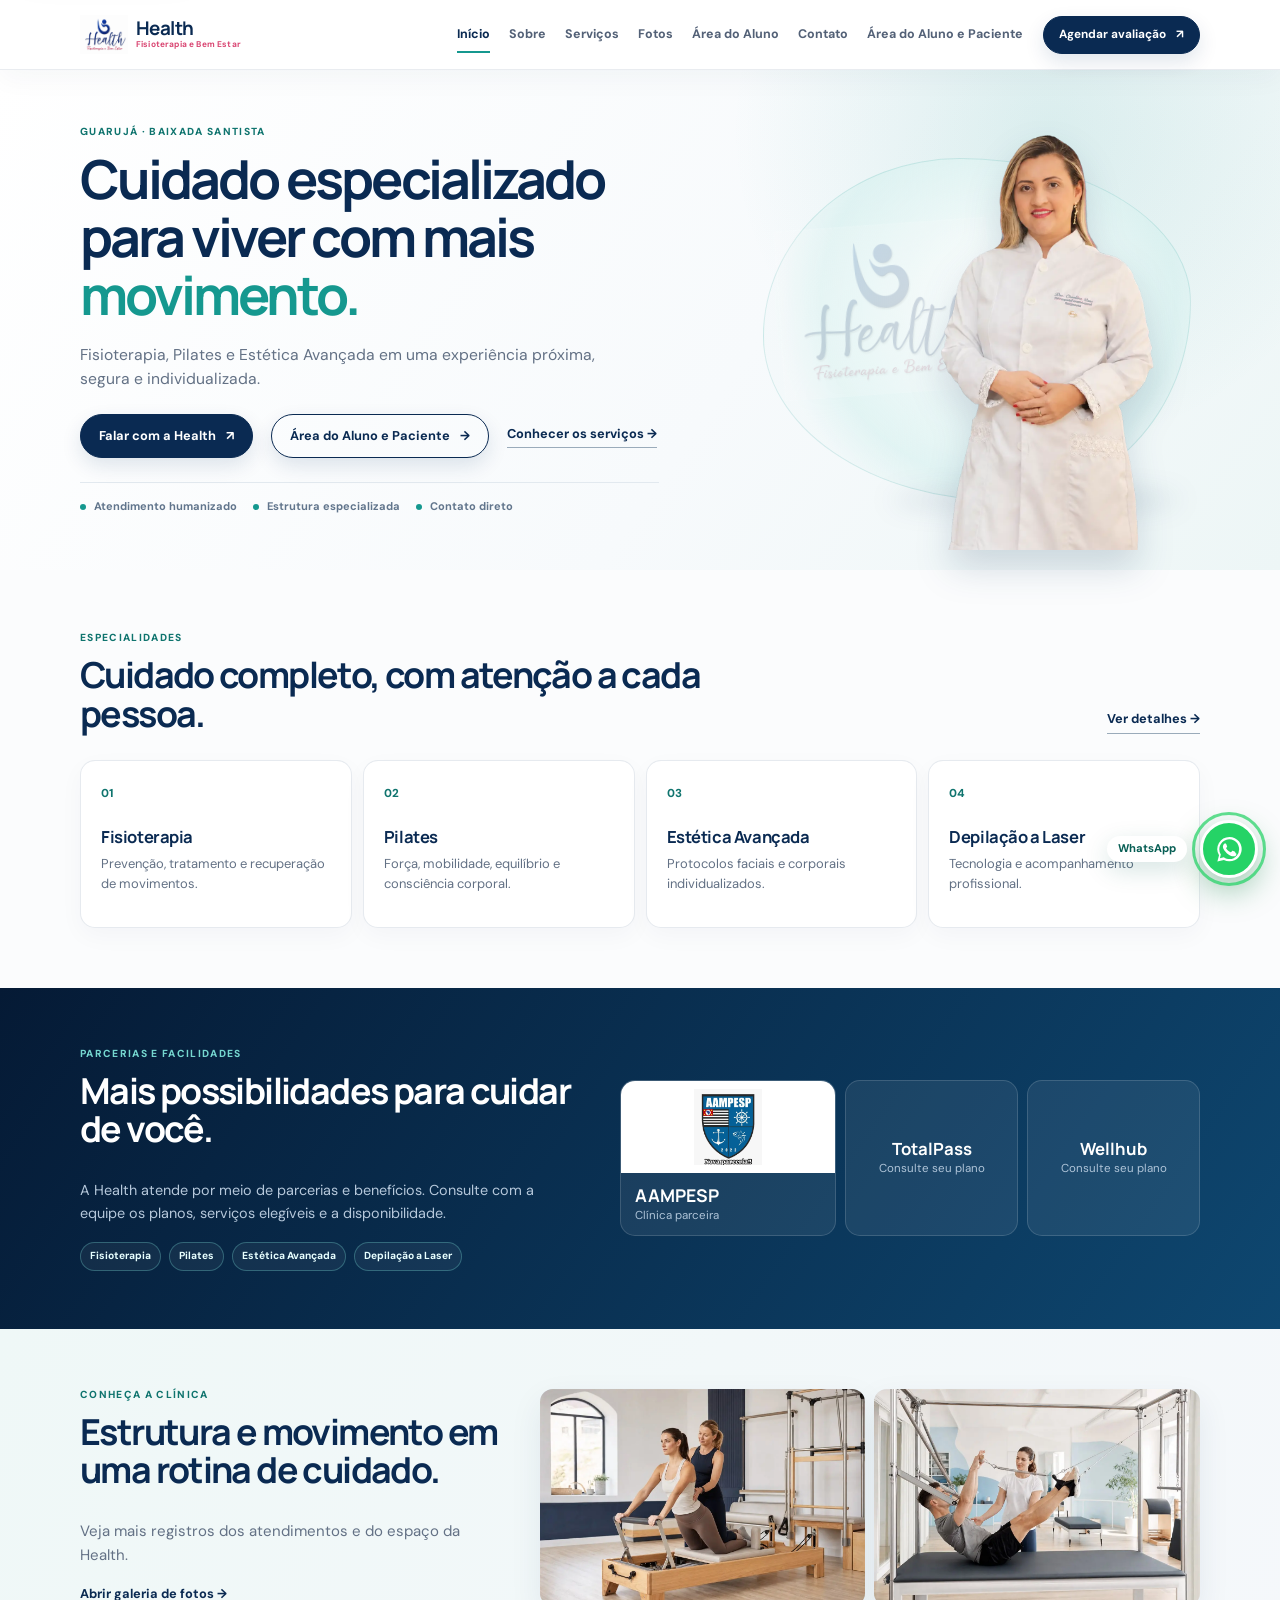
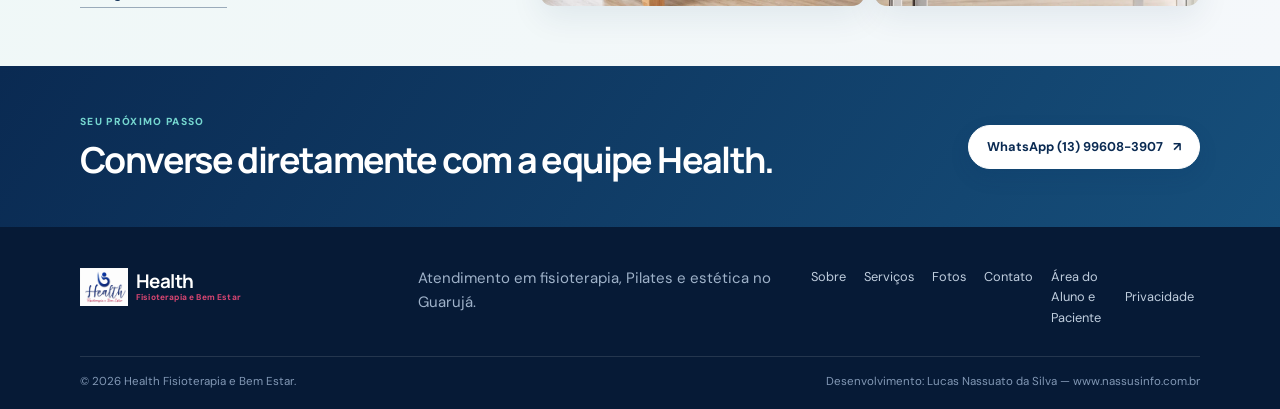
==== index.html @ 892a9de4 "Atualiza botões para Aluno e Paciente" ====
<!doctype html>
<html lang="pt-BR">
  <head>
    <meta charset="utf-8" />
    <meta name="viewport" content="width=device-width,initial-scale=1,viewport-fit=cover" />
    <title>Health Fisioterapia e Bem Estar | Guarujá</title>
    <meta name="description" content="Fisioterapia, Pilates, Estética Avançada e Depilação a Laser no Guarujá. Atendimento humanizado para a Baixada Santista." />
    <meta name="theme-color" content="#0b315f" />
    <meta name="robots" content="index,follow,max-image-preview:large" />
    <meta name="author" content="Health Fisioterapia e Bem Estar" />
    <link rel="canonical" href="https://fisiobemestar.vercel.app/" />
    <link rel="icon" href="/favicon.webp" type="image/webp" />
    <link rel="apple-touch-icon" href="/apple-touch-icon.png" />
    <meta property="og:type" content="website" />
    <meta property="og:locale" content="pt_BR" />
    <meta property="og:title" content="Health Fisioterapia e Bem Estar | Guarujá" />
    <meta property="og:description" content="Cuidado especializado para viver com mais movimento e bem-estar." />
    <meta property="og:url" content="https://fisiobemestar.vercel.app/" />
    <meta property="og:site_name" content="Health Fisioterapia e Bem Estar" />
    <meta property="og:image" content="https://fisiobemestar.vercel.app/og-image.jpg" />
    <meta name="twitter:card" content="summary_large_image" />
    <meta name="twitter:title" content="Health Fisioterapia e Bem Estar | Guarujá" />
    <meta name="twitter:description" content="Fisioterapia, Pilates, Estética Avançada e Depilação a Laser no Guarujá." />
    <meta name="twitter:image" content="https://fisiobemestar.vercel.app/og-image.jpg" />
    <link rel="preconnect" href="https://fonts.googleapis.com" />
    <link rel="preconnect" href="https://fonts.gstatic.com" crossorigin />
    <link href="https://fonts.googleapis.com/css2?family=DM+Sans:wght@400;500;600;700&family=Manrope:wght@500;600;700;800&display=swap" rel="stylesheet" />
    <link rel="stylesheet" href="assets/site-final.css?v=20260803-area-aluno-paciente" />
    <script defer src="assets/site-final.js"></script>
    <script type="application/ld+json">
      {
        "@context": "https://schema.org",
        "@type": "MedicalClinic",
        "@id": "https://fisiobemestar.vercel.app/#clinica",
        "name": "Health Fisioterapia e Bem Estar",
        "url": "https://fisiobemestar.vercel.app/",
        "image": "https://fisiobemestar.vercel.app/og-image.jpg",
        "logo": "https://fisiobemestar.vercel.app/assets/health/logo-health.png",
        "telephone": "+55 13 99608-3907",
        "address": {
          "@type": "PostalAddress",
          "streetAddress": "Rua Prof. Waldery de Almeida, 594 - altos",
          "addressLocality": "Guarujá",
          "addressRegion": "SP",
          "postalCode": "11451-070",
          "addressCountry": "BR"
        },
        "areaServed": ["Guarujá", "Baixada Santista"],
        "contactPoint": {
          "@type": "ContactPoint",
          "telephone": "+55 13 99608-3907",
          "contactType": "customer service",
          "availableLanguage": "Portuguese"
        },
        "sameAs": ["https://www.instagram.com/health_fisio/"]
      }
    </script>
  </head>
  <body>
    <a class="skip-link" href="#conteudo">Pular para o conteúdo</a>
    <header class="site-header">
      <div class="container header-inner">
        <a class="brand" href="/" aria-label="Health Fisioterapia e Bem Estar — início">
          <img src="assets/health/logo-health.png" width="900" height="720" alt="" decoding="async" />
          <span><b>Health</b><small>Fisioterapia e Bem Estar</small></span>
        </a>
        <button class="menu-toggle" type="button" aria-label="Abrir menu" aria-expanded="false" aria-controls="main-nav"><i></i><i></i><i></i></button>
        <nav id="main-nav" aria-label="Navegação principal">
          <a class="active" href="/" aria-current="page">Início</a>
          <a href="/sobre">Sobre</a>
          <a href="/servicos">Serviços</a>
          <a href="/fotos">Fotos</a>
          <a href="/contato">Contato</a>
          <a href="/aluno">Área do Aluno e Paciente</a>
        </nav>
        <a class="button button-sm header-cta" href="https://wa.me/5513996083907?text=Ol%C3%A1%21%20Vim%20pelo%20site%20da%20Health%20e%20gostaria%20de%20agendar%20uma%20avalia%C3%A7%C3%A3o." target="_blank" rel="noopener" data-whatsapp="cabecalho">Agendar avaliação <span>↗</span></a>
      </div>
    </header>

    <main id="conteudo">
      <section class="hero">
        <div class="container hero-grid">
          <div class="hero-copy">
            <p class="eyebrow">Guarujá · Baixada Santista</p>
            <h1>Cuidado especializado para viver com mais <em>movimento.</em></h1>
            <p class="lead">Fisioterapia, Pilates e Estética Avançada em uma experiência próxima, segura e individualizada.</p>
            <div class="hero-actions">
              <a class="button" href="https://wa.me/5513996083907?text=Ol%C3%A1%21%20Quero%20agendar%20uma%20avalia%C3%A7%C3%A3o." target="_blank" rel="noopener" data-whatsapp="hero">Falar com a Health <span>↗</span></a>
              <a class="button button-outline" href="/aluno">Área do Aluno e Paciente <span>→</span></a>
              <a class="text-link" href="/servicos">Conhecer os serviços →</a>
            </div>
            <div class="hero-meta">
              <span>Atendimento humanizado</span><span>Estrutura especializada</span><span>Contato direto</span>
            </div>
          </div>
          <div class="hero-media">
            <div class="hero-photo">
              <img src="assets/health/profissional-recorte.webp" width="602" height="1174" alt="Responsável pela clínica Health Fisioterapia e Bem Estar" fetchpriority="high" decoding="async" />
            </div>
            <div class="hero-logo">
              <img src="assets/health/logo-health.png" width="900" height="720" alt="Health Fisioterapia e Bem Estar" decoding="async" />
            </div>
          </div>
        </div>
      </section>

      <section class="services-home" aria-labelledby="servicos-title">
        <div class="container">
          <header class="section-heading">
            <div>
              <p class="eyebrow">Especialidades</p>
              <h2 id="servicos-title">Cuidado completo, com atenção a cada pessoa.</h2>
            </div>
            <a class="text-link desktop-link" href="/servicos">Ver detalhes →</a>
          </header>
          <div class="service-grid">
            <article><span>01</span><h3>Fisioterapia</h3><p>Prevenção, tratamento e recuperação de movimentos.</p></article>
            <article><span>02</span><h3>Pilates</h3><p>Força, mobilidade, equilíbrio e consciência corporal.</p></article>
            <article><span>03</span><h3>Estética Avançada</h3><p>Protocolos faciais e corporais individualizados.</p></article>
            <article><span>04</span><h3>Depilação a Laser</h3><p>Tecnologia e acompanhamento profissional.</p></article>
          </div>
        </div>
      </section>

      <section class="partners" aria-labelledby="partners-title">
        <div class="container partners-grid">
          <div class="partners-copy">
            <p class="eyebrow light">Parcerias e facilidades</p>
            <h2 id="partners-title">Mais possibilidades para cuidar de você.</h2>
            <p>A Health atende por meio de parcerias e benefícios. Consulte com a equipe os planos, serviços elegíveis e a disponibilidade.</p>
            <div class="service-pills"><span>Fisioterapia</span><span>Pilates</span><span>Estética Avançada</span><span>Depilação a Laser</span></div>
          </div>
          <div class="partner-list">
            <article class="partner-aampesp">
              <img src="assets/health/aampesp.webp" width="504" height="563" alt="AAMPESP — nova parceria" loading="lazy" decoding="async" />
              <div><b>AAMPESP</b><span>Clínica parceira</span></div>
            </article>
            <article><b>TotalPass</b><span>Consulte seu plano</span></article>
            <article><b>Wellhub</b><span>Consulte seu plano</span></article>
          </div>
        </div>
      </section>

      <section class="pilates-feature">
        <div class="container feature-grid">
          <div class="feature-copy">
            <p class="eyebrow">Conheça a clínica</p>
            <h2>Estrutura e movimento em uma rotina de cuidado.</h2>
            <p>Veja mais registros dos atendimentos e do espaço da Health.</p>
            <a class="text-link" href="/fotos">Abrir galeria de fotos →</a>
          </div>
          <div class="feature-photos">
            <figure><img src="assets/health/pilates-hd-1.webp" width="1200" height="800" alt="Sessão de Pilates no Reformer com acompanhamento profissional" loading="lazy" decoding="async" /></figure>
            <figure><img src="assets/health/pilates-hd-2.webp" width="1200" height="800" alt="Sessão de Pilates no Cadillac com acompanhamento profissional" loading="lazy" decoding="async" /></figure>
          </div>
        </div>
      </section>

      <section class="home-cta">
        <div class="container cta-inner">
          <div><p class="eyebrow light">Seu próximo passo</p><h2>Converse diretamente com a equipe Health.</h2></div>
          <a class="button button-light" href="https://wa.me/5513996083907?text=Ol%C3%A1%21%20Vim%20pelo%20site%20da%20Health." target="_blank" rel="noopener" data-whatsapp="cta-final">WhatsApp (13) 99608-3907 <span>↗</span></a>
        </div>
      </section>
    </main>

    <footer class="site-footer">
      <div class="container footer-grid">
        <a class="brand brand-footer" href="/"><img src="assets/health/logo-health.png" width="900" height="720" alt="" loading="lazy" decoding="async" /><span><b>Health</b><small>Fisioterapia e Bem Estar</small></span></a>
        <p>Atendimento em fisioterapia, Pilates e estética no Guarujá.</p>
        <nav aria-label="Links do rodapé">
          <a href="/sobre">Sobre</a><a href="/servicos">Serviços</a><a href="/fotos">Fotos</a><a href="/contato">Contato</a><a href="/aluno">Área do Aluno e Paciente</a><button type="button" data-privacy>Privacidade</button>
        </nav>
      </div>
      <div class="container footer-bottom">
        <span>© <span data-year></span> Health Fisioterapia e Bem Estar.</span>
        <a href="https://www.nassusinfo.com.br" target="_blank" rel="noopener">Desenvolvimento: Lucas Nassuato da Silva — www.nassusinfo.com.br</a>
      </div>
    </footer>

    <a class="whatsapp-float" href="https://wa.me/5513996083907" target="_blank" rel="noopener" aria-label="Falar com a Health pelo WhatsApp" data-whatsapp="flutuante">
      <svg viewBox="0 0 32 32" aria-hidden="true"><path d="M16 3a12.6 12.6 0 0 0-10.8 19L3.5 28.5l6.7-1.7A12.6 12.6 0 1 0 16 3Zm0 22.9c-2 0-3.9-.6-5.5-1.6l-.4-.2-4 .9 1-3.9-.3-.4A10.2 10.2 0 1 1 16 25.9Zm5.6-7.6c-.3-.2-1.8-.9-2.1-1-.3-.1-.5-.2-.7.2l-1 1.2c-.2.2-.4.2-.7.1-1.9-.9-3.2-1.7-4.5-3.9-.3-.5.3-.5.9-1.7.1-.2.1-.4 0-.6l-.9-2.2c-.2-.5-.5-.5-.7-.5h-.6c-.2 0-.6.1-.9.4-.3.4-1.2 1.2-1.2 2.9s1.3 3.4 1.4 3.6c.2.2 2.5 3.8 6 5.3 2.3 1 3.2 1.1 4.3.9.7-.1 1.8-.7 2-1.4.3-.7.3-1.3.2-1.4-.2-.2-.4-.3-.7-.4Z" /></svg>
    </a>

    <dialog id="privacy-dialog">
      <button class="dialog-close" type="button" aria-label="Fechar">×</button>
      <h2>Privacidade e LGPD</h2>
      <p>Este site não solicita cadastro e não possui banco de dados próprio. Ao escolher falar pelo WhatsApp, Instagram ou acessar uma plataforma externa, o visitante passa a usar os serviços e as políticas de privacidade dessas plataformas.</p>
      <p>Para dúvidas sobre privacidade, entre em contato com a Health pelo WhatsApp informado neste site.</p>
    </dialog>
  </body>
</html>
---- assets/site-final.css ----
:root {
  --navy: #0b315f;
  --navy-deep: #061d3e;
  --blue: #245fae;
  --therapy: #24a39b;
  --therapy-dark: #137b75;
  --therapy-pale: #edf8f7;
  --pink: #d94672;
  --ink: #12233e;
  --muted: #65758b;
  --line: #dce5ee;
  --surface: #f5f8fb;
  --white: #fff;
  --shadow: 0 24px 70px rgba(8, 42, 82, 0.12);
  --radius: 18px;
}
* {
  box-sizing: border-box;
}
html {
  scroll-behavior: smooth;
  scroll-padding-top: 84px;
}
body {
  margin: 0;
  max-width: 100%;
  overflow-x: hidden;
  background: #fff;
  color: var(--ink);
  font:
    400 16px/1.65 "DM Sans",
    sans-serif;
}
h1,
h2,
h3,
p {
  margin-top: 0;
}
h1,
h2,
h3 {
  font-family: Manrope, sans-serif;
  letter-spacing: -0.045em;
  line-height: 1.08;
}
h1 {
  font-size: clamp(3rem, 5.5vw, 5.4rem);
}
h2 {
  font-size: clamp(2rem, 3.7vw, 3.5rem);
}
h3 {
  font-size: 1.2rem;
}
a {
  color: inherit;
  text-decoration: none;
}
img {
  display: block;
  max-width: 100%;
  height: auto;
}
.container {
  width: min(1180px, calc(100% - 40px));
  margin-inline: auto;
}
.skip-link {
  position: fixed;
  left: 15px;
  top: -100px;
  z-index: 100;
  background: #fff;
  padding: 10px 14px;
  border-radius: 8px;
  box-shadow: var(--shadow);
}
.skip-link:focus {
  top: 15px;
}
:focus-visible {
  outline: 3px solid rgba(36, 163, 155, 0.55);
  outline-offset: 3px;
}
.site-header {
  height: 84px;
  position: sticky;
  top: 0;
  z-index: 50;
  background: rgba(255, 255, 255, 0.96);
  border-bottom: 1px solid rgba(11, 49, 95, 0.09);
  backdrop-filter: blur(18px);
}
.header-inner {
  height: 100%;
  display: flex;
  align-items: center;
  gap: 28px;
}
.brand {
  display: flex;
  align-items: center;
  gap: 10px;
  min-width: max-content;
}
.brand > img {
  width: 58px;
  height: 48px;
  object-fit: contain;
  background: #fff;
}
.brand > span {
  display: grid;
  line-height: 1;
}
.brand b {
  font:
    700 1.35rem/1 Manrope,
    sans-serif;
  letter-spacing: -0.03em;
  color: var(--navy);
}
.brand small {
  margin-top: 5px;
  color: var(--pink);
  font-size: 0.61rem;
  font-weight: 700;
  letter-spacing: 0.02em;
}
.site-header nav {
  display: flex;
  align-items: center;
  gap: 26px;
  margin-left: auto;
}
.site-header nav a {
  min-height: 44px;
  display: flex;
  align-items: center;
  position: relative;
  color: #536177;
  font-size: 0.86rem;
  font-weight: 700;
}
.site-header nav a:hover,
.site-header nav a.active {
  color: var(--navy);
}
.site-header nav a.active::after,
.site-header nav a:hover::after {
  content: "";
  position: absolute;
  left: 0;
  right: 0;
  bottom: 5px;
  height: 2px;
  background: var(--therapy);
}
.menu-toggle {
  display: none;
  min-width: 44px;
  min-height: 44px;
  margin-left: auto;
  border: 0;
  background: transparent;
}
.menu-toggle i {
  display: block;
  width: 25px;
  height: 2px;
  margin: 5px auto;
  background: var(--navy);
}
.button {
  min-height: 48px;
  display: inline-flex;
  align-items: center;
  justify-content: center;
  gap: 10px;
  padding: 13px 21px;
  border: 1px solid var(--navy);
  border-radius: 999px;
  background: var(--navy);
  color: #fff;
  font-weight: 700;
  font-size: 0.86rem;
  transition: 0.22s;
  box-shadow: 0 10px 28px rgba(11, 49, 95, 0.12);
}
.button:hover {
  transform: translateY(-2px);
  background: var(--blue);
  border-color: var(--blue);
}
.button-sm {
  min-height: 42px;
  padding: 10px 17px;
  font-size: 0.8rem;
}
.button-light {
  background: #fff;
  border-color: #fff;
  color: var(--navy);
}
.button-light:hover {
  background: var(--therapy-pale);
  border-color: var(--therapy-pale);
  color: var(--navy);
}
.button-outline {
  background: transparent;
  color: var(--navy);
  box-shadow: none;
}
.button-outline:hover {
  color: #fff;
}
.text-link {
  display: inline-block;
  padding-bottom: 3px;
  border-bottom: 1px solid #9aabba;
  color: var(--navy);
  font-weight: 700;
  font-size: 0.86rem;
}
.eyebrow {
  margin-bottom: 14px;
  color: var(--therapy-dark);
  font-weight: 800;
  font-size: 0.7rem;
  letter-spacing: 0.14em;
  text-transform: uppercase;
}
.eyebrow.light {
  color: #75d6cf;
}
.hero {
  min-height: 620px;
  display: flex;
  align-items: center;
  background:
    radial-gradient(
      circle at 78% 18%,
      rgba(36, 163, 155, 0.13),
      transparent 30%
    ),
    linear-gradient(125deg, #fff 0%, #f6f9fc 58%, #eaf4f5 100%);
}
.hero-grid {
  display: grid;
  grid-template-columns: 1.04fr 0.96fr;
  gap: 70px;
  align-items: center;
  padding-block: 48px;
}
.hero-copy h1 {
  margin-bottom: 24px;
  color: var(--navy);
}
.hero-copy h1 em {
  color: var(--therapy);
  font-style: normal;
}
.lead {
  max-width: 620px;
  color: var(--muted);
  font-size: 1.08rem;
}
.hero-actions {
  display: flex;
  align-items: center;
  gap: 24px;
  margin-top: 28px;
}
.hero-meta {
  display: flex;
  flex-wrap: wrap;
  gap: 10px 20px;
  margin-top: 36px;
  padding-top: 20px;
  border-top: 1px solid var(--line);
  color: #61758c;
  font-size: 0.75rem;
  font-weight: 700;
}
.hero-meta span::before {
  content: "";
  display: inline-block;
  width: 6px;
  height: 6px;
  margin-right: 8px;
  border-radius: 50%;
  background: var(--therapy);
}
.hero-media {
  height: 500px;
  position: relative;
}
.hero-photo {
  position: absolute;
  left: 0;
  bottom: 0;
  width: 58%;
  border: 7px solid #fff;
  border-radius: 22px;
  overflow: hidden;
  box-shadow: var(--shadow);
}
.hero-photo img {
  width: 100%;
  height: 325px;
  object-fit: cover;
  object-position: 60% center;
}
.hero-logo {
  position: absolute;
  right: 0;
  top: 5px;
  width: 76%;
  padding: 12px;
  background: #fff;
  border-radius: 22px;
  box-shadow: var(--shadow);
}
.hero-logo img {
  width: 100%;
  height: 220px;
  object-fit: contain;
}
.services-home {
  padding: 88px 0;
}
.section-heading {
  display: flex;
  align-items: end;
  justify-content: space-between;
  gap: 30px;
  margin-bottom: 38px;
}
.section-heading h2 {
  max-width: 760px;
  margin-bottom: 0;
  color: var(--navy);
}
.service-grid {
  display: grid;
  grid-template-columns: repeat(4, 1fr);
  gap: 14px;
}
.service-grid article {
  min-height: 250px;
  padding: 27px 24px;
  border: 1px solid var(--line);
  border-radius: var(--radius);
  background: #fff;
  transition: 0.25s;
}
.service-grid article:hover {
  transform: translateY(-5px);
  border-color: rgba(36, 163, 155, 0.5);
  box-shadow:
    0 18px 48px rgba(11, 49, 95, 0.09),
    inset 0 3px 0 var(--therapy);
}
.service-grid article > span {
  color: var(--therapy-dark);
  font-size: 0.72rem;
  font-weight: 800;
}
.service-grid h3 {
  margin-top: 45px;
  color: var(--navy);
}
.service-grid p {
  color: var(--muted);
  font-size: 0.9rem;
}
.partners {
  padding: 78px 0;
  background: linear-gradient(125deg, var(--navy-deep), #0e4770);
  color: #fff;
}
.partners-grid {
  display: grid;
  grid-template-columns: 0.88fr 1.12fr;
  gap: 65px;
  align-items: center;
}
.partners h2 {
  max-width: 560px;
}
.partners-copy > p:not(.eyebrow) {
  max-width: 560px;
  color: #b6c8db;
}
.service-pills {
  display: flex;
  flex-wrap: wrap;
  gap: 8px;
  margin-top: 24px;
}
.service-pills span {
  padding: 7px 11px;
  border: 1px solid rgba(117, 214, 207, 0.32);
  border-radius: 999px;
  background: rgba(255, 255, 255, 0.05);
  color: #e8ffff;
  font-size: 0.7rem;
  font-weight: 700;
}
.partner-list {
  display: grid;
  grid-template-columns: 1.25fr 1fr 1fr;
  gap: 12px;
}
.partner-list article {
  min-height: 190px;
  display: grid;
  place-content: center;
  padding: 18px;
  border: 1px solid rgba(255, 255, 255, 0.15);
  border-radius: var(--radius);
  background: rgba(255, 255, 255, 0.07);
  text-align: center;
}
.partner-list article > b {
  font:
    700 1.35rem Manrope,
    sans-serif;
}
.partner-list article > span,
.partner-aampesp div span {
  color: #afc4d8;
  font-size: 0.72rem;
}
.partner-list .partner-aampesp {
  display: grid;
  grid-template-rows: 125px auto;
  place-content: stretch;
  padding: 0;
  overflow: hidden;
  text-align: left;
}
.partner-aampesp img {
  width: 100%;
  height: 125px;
  object-fit: contain;
  padding: 8px;
  background: #fff;
}
.partner-aampesp div {
  display: grid;
  align-content: center;
  padding: 10px 14px;
}
.partner-aampesp div b {
  font:
    700 1.1rem Manrope,
    sans-serif;
}
.pilates-feature {
  padding: 82px 0;
  background: linear-gradient(120deg, var(--therapy-pale), #f5f8fb);
}
.feature-grid {
  display: grid;
  grid-template-columns: 0.7fr 1.3fr;
  gap: 55px;
  align-items: center;
}
.feature-copy h2 {
  color: var(--navy);
}
.feature-copy > p:not(.eyebrow) {
  color: var(--muted);
}
.feature-photos {
  display: grid;
  grid-template-columns: 1fr 1fr;
  gap: 12px;
}
.feature-photos figure {
  margin: 0;
  aspect-ratio: 3/2;
  overflow: hidden;
  border-radius: 16px;
  background: #e4edf2;
  box-shadow: 0 18px 48px rgba(11, 49, 95, 0.1);
}
.feature-photos img {
  width: 100%;
  height: 100%;
  object-fit: contain;
}
.home-cta {
  padding: 68px 0;
  background: linear-gradient(125deg, var(--navy), #164f7b);
  color: #fff;
}
.cta-inner {
  display: flex;
  align-items: center;
  justify-content: space-between;
  gap: 35px;
}
.cta-inner h2 {
  max-width: 760px;
  margin-bottom: 0;
}
.site-footer {
  padding: 52px 0 22px;
  background: #061a36;
  color: #fff;
}
.footer-grid {
  display: grid;
  grid-template-columns: 1.1fr 1.3fr 1fr;
  gap: 45px;
  align-items: start;
}
.brand-footer > img {
  background: transparent;
}
.brand-footer b {
  color: #fff;
}
.footer-grid > p {
  color: #9fb2c9;
}
.footer-grid nav {
  display: flex;
  justify-content: flex-end;
  gap: 18px;
}
.footer-grid nav a,
.footer-grid nav button {
  border: 0;
  background: none;
  color: #c0cede;
  font: inherit;
  font-size: 0.8rem;
  cursor: pointer;
}
.footer-bottom {
  display: flex;
  justify-content: space-between;
  gap: 25px;
  margin-top: 35px;
  padding-top: 20px;
  border-top: 1px solid rgba(255, 255, 255, 0.12);
  color: #8298b5;
  font-size: 0.72rem;
}
.footer-bottom a {
  text-align: right;
}
.whatsapp-float {
  position: fixed;
  right: 18px;
  bottom: 18px;
  z-index: 40;
  width: 52px;
  height: 52px;
  display: grid;
  place-items: center;
  border-radius: 50%;
  background: #1faa61;
  color: #fff;
  font-size: 1.35rem;
  font-weight: 700;
  box-shadow: 0 12px 34px rgba(13, 104, 64, 0.32);
  transition:
    transform 0.2s ease,
    box-shadow 0.2s ease;
}
.whatsapp-float::before {
  content: "";
  position: absolute;
  inset: -6px;
  z-index: -1;
  border: 2px solid rgba(31, 170, 97, 0.45);
  border-radius: 50%;
  animation: whatsapp-pulse 2.2s ease-out infinite;
}
.whatsapp-float:hover {
  transform: translateY(-2px) scale(1.04);
  box-shadow: 0 16px 38px rgba(13, 104, 64, 0.4);
}
.whatsapp-float svg {
  width: 28px;
  height: 28px;
  fill: currentColor;
}
@keyframes whatsapp-pulse {
  0% {
    transform: scale(0.9);
    opacity: 0.8;
  }
  70%,
  100% {
    transform: scale(1.35);
    opacity: 0;
  }
}
dialog {
  max-width: 600px;
  padding: 32px;
  border: 0;
  border-radius: 18px;
  color: var(--ink);
}
dialog::backdrop {
  background: rgba(5, 23, 50, 0.72);
}
.dialog-close {
  float: right;
  border: 0;
  font-size: 2rem;
  cursor: pointer;
}
.page-hero,
.gallery-hero {
  padding: 78px 0;
  background: linear-gradient(118deg, #071d41 0%, #0c3467 65%, #126a76 140%);
  color: #fff;
}
.page-hero h1 {
  max-width: 900px;
  margin-bottom: 18px;
}
.page-hero > div > p:last-child {
  max-width: 680px;
  color: #bed0e2;
}
.service-details {
  padding: 50px 0 80px;
}
.detail-list article {
  display: grid;
  grid-template-columns: 60px 1fr auto;
  gap: 30px;
  align-items: start;
  padding: 44px 0;
  border-bottom: 1px solid var(--line);
}
.detail-list article > span {
  color: var(--therapy-dark);
  font-weight: 800;
}
.detail-list h2 {
  font-size: 2rem;
  color: var(--navy);
}
.detail-list p {
  max-width: 720px;
  color: var(--muted);
}
.detail-list ul {
  display: flex;
  flex-wrap: wrap;
  gap: 8px;
  padding: 0;
  list-style: none;
}
.detail-list li {
  padding: 6px 10px;
  border-radius: 999px;
  background: var(--therapy-pale);
  color: var(--therapy-dark);
  font-size: 0.72rem;
  font-weight: 700;
}
.service-partners {
  padding: 72px 0;
  background: var(--surface);
}
.service-partners-inner {
  display: grid;
  grid-template-columns: 1fr 180px 0.65fr;
  gap: 45px;
  align-items: center;
}
.service-partners h2 {
  color: var(--navy);
}
.service-partners p:not(.eyebrow) {
  color: var(--muted);
}
.service-partners img {
  width: 180px;
  height: 180px;
  object-fit: contain;
  padding: 10px;
  border-radius: 16px;
  background: #fff;
}
.partner-words {
  display: grid;
  gap: 12px;
}
.partner-words b {
  padding: 20px;
  border: 1px solid var(--line);
  border-radius: 14px;
  background: #fff;
  color: var(--navy);
  text-align: center;
}
.about-section {
  padding: 80px 0;
}
.about-grid {
  display: grid;
  grid-template-columns: 1fr minmax(320px, 0.72fr);
  gap: 70px;
  align-items: center;
}
.about-grid h2 {
  color: var(--navy);
}
.about-grid p:not(.eyebrow) {
  max-width: 700px;
  color: var(--muted);
}
.about-grid > img {
  width: 100%;
  max-height: 520px;
  object-fit: contain;
  border-radius: var(--radius);
  box-shadow: var(--shadow);
}
.values-section {
  padding: 0 0 80px;
}
.error-page {
  min-height: calc(100vh - 84px);
  display: grid;
  place-items: center;
  padding: 70px 0;
  background: linear-gradient(125deg, #fff, var(--therapy-pale));
  text-align: center;
}
.error-page h1 {
  margin-bottom: 18px;
  color: var(--navy);
}
.error-page p {
  max-width: 620px;
  margin-inline: auto;
  color: var(--muted);
}
.error-actions {
  display: flex;
  justify-content: center;
  flex-wrap: wrap;
  gap: 12px;
  margin-top: 28px;
}
.gallery-hero {
  position: relative;
  isolation: isolate;
  padding-bottom: 30px;
  overflow: hidden;
}
.gallery-hero::before {
  content: "";
  position: absolute;
  z-index: -1;
  width: 420px;
  height: 420px;
  right: -90px;
  top: -230px;
  border: 1px solid rgba(113, 210, 202, 0.3);
  border-radius: 50%;
  box-shadow:
    0 0 0 70px rgba(113, 210, 202, 0.04),
    0 0 0 140px rgba(113, 210, 202, 0.025);
}
.gallery-hero h1 {
  margin-bottom: 32px;
  color: #fff;
}
.gallery-hero h1 em {
  color: #71d2ca;
  font-style: normal;
}
.gallery-controls {
  display: flex;
  align-items: center;
  justify-content: space-between;
  padding-top: 18px;
  border-top: 1px solid rgba(255, 255, 255, 0.22);
}
.gallery-controls > span {
  color: #b9d8d8;
  font-size: 0.7rem;
  font-weight: 700;
  letter-spacing: 0.1em;
  text-transform: uppercase;
}
.gallery-controls button {
  width: 44px;
  height: 44px;
  border: 1px solid rgba(113, 210, 202, 0.6);
  border-radius: 50%;
  background: rgba(255, 255, 255, 0.03);
  color: #fff;
  font-size: 1.1rem;
  cursor: pointer;
}
.gallery-controls button:hover {
  background: var(--therapy);
}
.gallery-section {
  padding: 42px 0 55px;
  overflow: hidden;
  background: #f4f7fa;
}
.gallery-track {
  display: flex;
  gap: 16px;
  overflow-x: auto;
  scroll-snap-type: x mandatory;
  scroll-behavior: smooth;
  padding-inline: max(20px, calc((100vw - 1180px) / 2));
  scrollbar-width: none;
}
.gallery-track::-webkit-scrollbar {
  display: none;
}
.gallery-track figure {
  flex: 0 0 300px;
  height: 380px;
  position: relative;
  margin: 0;
  overflow: hidden;
  scroll-snap-align: center;
  border-radius: 16px;
  background: #e5ecf2;
  box-shadow: 0 16px 45px rgba(11, 49, 95, 0.1);
  contain: layout paint;
}
.gallery-track figure.landscape {
  flex-basis: 420px;
}
.gallery-track img {
  width: 100%;
  height: 100%;
  object-fit: contain;
}
.gallery-track figcaption {
  position: absolute;
  left: 10px;
  right: 10px;
  bottom: 10px;
  display: grid;
  padding: 38px 14px 13px;
  border-radius: 12px;
  background: linear-gradient(transparent, rgba(5, 28, 60, 0.9));
  color: #fff;
}
.gallery-track figcaption b {
  font:
    700 1rem Manrope,
    sans-serif;
}
.gallery-track figcaption span {
  color: #c6d4e3;
  font-size: 0.7rem;
}
.gallery-progress {
  height: 2px;
  margin-top: 26px;
  background: #d7e1e9;
}
.gallery-progress i {
  display: block;
  width: 10%;
  height: 100%;
  background: var(--therapy);
  transition: 0.15s;
}
.gallery-status {
  margin: 10px 0 0;
  color: var(--navy);
  font-size: 0.7rem;
  font-weight: 700;
}
.image-consent {
  margin: 4px 0 0;
  color: #7b899b;
  font-size: 0.68rem;
}
.gallery-bottom {
  padding: 62px 0;
  background: linear-gradient(120deg, #fff, var(--therapy-pale));
}
.gallery-bottom h2 {
  color: var(--navy);
}
.contact-hero {
  padding: 72px 0;
  background:
    radial-gradient(
      circle at 85% 15%,
      rgba(36, 163, 155, 0.13),
      transparent 30%
    ),
    linear-gradient(125deg, #fff, #edf5f7);
}
.contact-hero-grid {
  display: grid;
  grid-template-columns: 1fr 320px;
  gap: 70px;
  align-items: center;
}
.contact-hero h1 {
  margin-bottom: 16px;
  color: var(--navy);
}
.contact-hero h1 em {
  color: var(--therapy);
  font-style: normal;
}
.contact-hero p:last-child {
  color: var(--muted);
}
.contact-logo {
  padding: 10px;
  border-radius: 18px;
  background: #fff;
  box-shadow: var(--shadow);
}
.contact-logo img {
  width: 100%;
  height: 210px;
  object-fit: contain;
}
.location {
  padding: 72px 0;
}
.location-grid {
  display: grid;
  grid-template-columns: 1.08fr 0.92fr;
  gap: 55px;
}
.map-frame {
  height: 500px;
  overflow: hidden;
  border-radius: 18px;
  background: #e6edf3;
  box-shadow: var(--shadow);
  contain: layout paint;
}
.map-frame iframe {
  width: 100%;
  height: 100%;
  border: 0;
}
.location-info h2 {
  font-size: 2rem;
  color: var(--navy);
}
.location-info > p:not(.eyebrow) {
  color: var(--muted);
}
.contact-list {
  margin-top: 28px;
  border-top: 1px solid var(--line);
}
.contact-list article {
  display: grid;
  padding: 15px 0;
  border-bottom: 1px solid var(--line);
}
.contact-list small {
  color: var(--therapy-dark);
  font-weight: 800;
  font-size: 0.66rem;
  letter-spacing: 0.1em;
  text-transform: uppercase;
}
.contact-list b {
  color: var(--navy);
}
.contact-list a,
.contact-list span {
  color: var(--muted);
  font-size: 0.8rem;
}
.instagram-link {
  display: inline-flex;
  align-items: center;
  gap: 7px;
}
.instagram-link i {
  width: 13px;
  height: 13px;
  border-radius: 4px;
  background:
    radial-gradient(
      circle at 50% 50%,
      transparent 0 2px,
      #fff 2.3px 3.3px,
      transparent 3.6px
    ),
    radial-gradient(circle at 72% 27%, #fff 0 1px, transparent 1.4px),
    linear-gradient(135deg, #6a38b7, #d72f78 55%, #f5a73a);
  box-shadow: inset 0 0 0 1.2px rgba(255, 255, 255, 0.94);
}
@media (max-width: 960px) {
  .header-cta {
    display: none;
  }
  .menu-toggle {
    display: block;
  }
  .site-header nav {
    position: absolute;
    top: 84px;
    left: 0;
    right: 0;
    display: none;
    flex-direction: column;
    align-items: stretch;
    gap: 0;
    padding: 14px 20px;
    background: #fff;
    border-bottom: 1px solid var(--line);
    box-shadow: 0 18px 45px rgba(11, 49, 95, 0.12);
  }
  .site-header nav.open {
    display: flex;
  }
  .site-header nav a {
    padding: 8px;
  }
  .site-header nav a::after {
    display: none;
  }
  .hero-grid,
  .partners-grid,
  .feature-grid,
  .about-grid,
  .contact-hero-grid,
  .location-grid {
    grid-template-columns: 1fr;
  }
  .hero-grid {
    gap: 35px;
  }
  .hero-media {
    max-width: 570px;
    width: 100%;
    margin: auto;
  }
  .service-grid {
    grid-template-columns: 1fr 1fr;
  }
  .partners-grid {
    gap: 35px;
  }
  .service-partners-inner {
    grid-template-columns: 1fr 160px;
  }
  .partner-words {
    grid-column: 1/3;
    grid-template-columns: 1fr 1fr;
  }
  .footer-grid {
    grid-template-columns: 1fr 1fr;
  }
  .footer-grid nav {
    grid-column: 1/3;
    justify-content: flex-start;
  }
  .contact-logo {
    max-width: 320px;
  }
  .map-frame {
    height: 390px;
  }
}
@media (max-width: 600px) {
  html {
    scroll-padding-top: 70px;
  }
  .container {
    width: min(100% - 24px, 1180px);
  }
  h1 {
    font-size: clamp(2.55rem, 13vw, 3.3rem);
  }
  h2 {
    font-size: 2.25rem;
  }
  .site-header {
    height: 70px;
  }
  .header-inner {
    gap: 8px;
  }
  .brand {
    gap: 7px;
  }
  .brand > img {
    width: 44px;
    height: 39px;
  }
  .brand b {
    font-size: 1.15rem;
  }
  .brand small {
    font-size: 0.5rem;
  }
  .site-header nav {
    top: 70px;
  }
  .menu-toggle {
    display: block;
  }
  .hero {
    min-height: auto;
  }
  .hero-grid {
    padding: 38px 0 44px;
    gap: 26px;
  }
  .lead {
    font-size: 0.96rem;
  }
  .hero-actions {
    align-items: stretch;
    flex-direction: column;
    gap: 12px;
  }
  .hero-actions .button,
  .hero-actions .text-link {
    width: 100%;
    text-align: center;
  }
  .hero-meta {
    gap: 9px 14px;
    margin-top: 25px;
  }
  .hero-media {
    height: 350px;
  }
  .hero-logo {
    width: 84%;
    padding: 8px;
  }
  .hero-logo img {
    height: 145px;
  }
  .hero-photo {
    width: 50%;
    border-width: 5px;
  }
  .hero-photo img {
    height: 205px;
  }
  .services-home {
    padding: 55px 0;
  }
  .section-heading {
    display: block;
    margin-bottom: 25px;
  }
  .desktop-link {
    display: none;
  }
  .service-grid {
    grid-template-columns: 1fr;
    gap: 10px;
  }
  .service-grid article {
    min-height: 190px;
    padding: 22px;
  }
  .service-grid h3 {
    margin-top: 28px;
  }
  .partners {
    padding: 52px 0;
  }
  .partner-list {
    grid-template-columns: 1fr 1fr;
  }
  .partner-list .partner-aampesp {
    grid-column: 1/3;
    grid-template-columns: 120px 1fr;
    grid-template-rows: auto;
    min-height: 112px;
  }
  .partner-aampesp img {
    height: 112px;
  }
  .partner-list article {
    min-height: 110px;
  }
  .feature-grid {
    gap: 28px;
  }
  .pilates-feature {
    padding: 52px 0;
  }
  .feature-photos {
    gap: 7px;
  }
  .feature-photos figure {
    border-radius: 12px;
  }
  .home-cta,
  .gallery-bottom {
    padding: 48px 0;
  }
  .cta-inner {
    align-items: stretch;
    flex-direction: column;
    gap: 24px;
  }
  .cta-inner .button {
    width: 100%;
  }
  .footer-grid {
    grid-template-columns: 1fr;
    gap: 18px;
  }
  .footer-grid nav {
    grid-column: auto;
    flex-wrap: wrap;
    justify-content: flex-start;
  }
  .footer-bottom {
    align-items: flex-start;
    flex-direction: column;
    gap: 8px;
  }
  .footer-bottom a {
    text-align: left;
    overflow-wrap: anywhere;
  }
  .about-section {
    padding: 52px 0;
  }
  .about-grid {
    gap: 28px;
  }
  .values-section {
    padding-bottom: 52px;
  }
  .detail-list article {
    grid-template-columns: 1fr;
    gap: 12px;
    padding: 32px 0;
  }
  .detail-list article .button {
    width: 100%;
  }
  .service-partners {
    padding: 50px 0;
  }
  .service-partners-inner {
    grid-template-columns: 1fr;
  }
  .service-partners img {
    width: 140px;
    height: 140px;
  }
  .partner-words {
    grid-column: auto;
  }
  .page-hero,
  .gallery-hero {
    padding: 52px 0 26px;
  }
  .gallery-controls > span {
    max-width: 160px;
    line-height: 1.35;
  }
  .gallery-track {
    padding-inline: 12px;
  }
  .gallery-track figure {
    flex-basis: min(278px, 82vw);
    height: 350px;
  }
  .gallery-track figure.landscape {
    flex-basis: min(310px, 88vw);
    height: 270px;
  }
  .contact-hero {
    padding: 42px 0;
  }
  .contact-hero-grid {
    gap: 28px;
  }
  .contact-logo {
    max-width: 280px;
  }
  .contact-logo img {
    height: 145px;
  }
  .location {
    padding: 42px 0;
  }
  .location-grid {
    gap: 30px;
  }
  .map-frame {
    height: 270px;
  }
  .location-info h2 {
    font-size: 1.45rem;
  }
  .location-info .button {
    width: 100%;
  }
  .whatsapp-float {
    right: 14px;
    bottom: 14px;
    width: 50px;
    height: 50px;
  }
}
@media (max-width: 360px) {
  .brand > img {
    width: 39px;
    height: 35px;
  }
  .brand b {
    font-size: 1.05rem;
  }
  .brand small {
    font-size: 0.45rem;
  }
  .hero-media {
    height: 320px;
  }
  .hero-logo img {
    height: 130px;
  }
  .hero-photo img {
    height: 185px;
  }
  .partner-list article > b {
    font-size: 1.1rem;
  }
  .service-pills span {
    font-size: 0.63rem;
  }
}

@media (prefers-reduced-motion: reduce) {
  * {
    scroll-behavior: auto !important;
    transition: none !important;
    animation: none !important;
  }
}
/* Hero: preserve o rosto sem sobreposição da marca */
.hero-logo {
  width: 68%;
  padding: 10px;
}
.hero-logo img {
  height: 165px;
}
.hero-photo {
  z-index: 2;
}
.hero-logo {
  z-index: 1;
}
@media (max-width: 600px) {
  .hero-logo {
    width: 72%;
    padding: 7px;
  }
  .hero-logo img {
    height: 118px;
  }
  .hero-photo {
    z-index: 2;
  }
}
@media (max-width: 360px) {
  .hero-logo img {
    height: 108px;
  }
}

/* Compact premium UI — desktop and mobile */
:root {
  --navy: #0a2a52;
  --navy-deep: #051a35;
  --blue: #174e86;
  --therapy: #15988f;
  --therapy-dark: #0f746e;
  --therapy-pale: #eff8f7;
  --ink: #102039;
  --muted: #637185;
  --line: #e2e9ef;
  --surface: #f7f9fb;
  --shadow: 0 18px 50px rgba(7, 37, 70, 0.1);
  --radius: 15px;
}
body {
  font-size: 15px;
  line-height: 1.58;
  background: #fbfcfd;
}
h1 {
  font-size: clamp(2.5rem, 4.2vw, 4rem);
  letter-spacing: -0.055em;
}
h2 {
  font-size: clamp(1.75rem, 2.8vw, 2.75rem);
}
h3 {
  font-size: 1.04rem;
  letter-spacing: -0.025em;
}
.container {
  width: min(1120px, calc(100% - 40px));
}
.site-header {
  height: 70px;
  background: rgba(255, 255, 255, 0.93);
  box-shadow: 0 8px 28px rgba(8, 42, 82, 0.04);
}
.header-inner {
  gap: 20px;
}
.brand {
  gap: 8px;
}
.brand > img {
  width: 48px;
  height: 40px;
}
.brand b {
  font-size: 1.18rem;
}
.brand small {
  margin-top: 3px;
  font-size: 0.52rem;
}
.site-header nav {
  gap: 19px;
}
.site-header nav a {
  min-height: 40px;
  font-size: 0.78rem;
}
.site-header nav a.active::after,
.site-header nav a:hover::after {
  bottom: 2px;
}
.button {
  min-height: 44px;
  padding: 11px 18px;
  font-size: 0.8rem;
  box-shadow: 0 8px 20px rgba(11, 49, 95, 0.12);
}
.button-sm {
  min-height: 38px;
  padding: 8px 15px;
  font-size: 0.74rem;
}
.text-link {
  font-size: 0.8rem;
}
.eyebrow {
  margin-bottom: 10px;
  font-size: 0.64rem;
  letter-spacing: 0.13em;
}
.hero {
  min-height: 500px;
  background:
    radial-gradient(
      circle at 82% 12%,
      rgba(21, 152, 143, 0.12),
      transparent 28%
    ),
    linear-gradient(125deg, #ffffff 0%, #f7fafc 58%, #edf6f6 100%);
}
.hero-grid {
  grid-template-columns: 1.08fr 0.92fr;
  gap: 48px;
  padding-block: 38px;
}
.hero-copy h1 {
  max-width: 650px;
  margin-bottom: 18px;
}
.lead {
  max-width: 560px;
  font-size: 0.98rem;
}
.hero-actions {
  gap: 18px;
  margin-top: 22px;
}
.hero-meta {
  gap: 8px 16px;
  margin-top: 24px;
  padding-top: 15px;
  font-size: 0.69rem;
}
.hero-media {
  height: 385px;
  max-width: 470px;
  margin-left: auto;
}
.hero-photo {
  width: 55%;
  border-width: 5px;
  border-radius: 17px;
}
.hero-photo img {
  height: 255px;
}
.hero-logo {
  width: 66%;
  padding: 8px;
  border-radius: 17px;
}
.hero-logo img {
  height: 125px;
}
.services-home {
  padding: 60px 0;
}
.section-heading {
  gap: 24px;
  margin-bottom: 26px;
}
.section-heading h2 {
  max-width: 680px;
}
.service-grid {
  gap: 11px;
}
.service-grid article {
  min-height: 168px;
  padding: 20px;
  border-color: rgba(11, 49, 95, 0.1);
  box-shadow: 0 8px 24px rgba(8, 42, 82, 0.035);
}
.service-grid article:hover {
  transform: translateY(-3px);
  box-shadow: 0 15px 38px rgba(8, 42, 82, 0.08);
}
.service-grid h3 {
  margin: 24px 0 8px;
}
.service-grid p {
  margin-bottom: 0;
  font-size: 0.81rem;
  line-height: 1.52;
}
.partners {
  padding: 58px 0;
}
.partners-grid {
  grid-template-columns: 0.92fr 1.08fr;
  gap: 46px;
}
.partners-copy > p:not(.eyebrow) {
  max-width: 500px;
  font-size: 0.9rem;
}
.service-pills {
  margin-top: 18px;
}
.service-pills span {
  padding: 5px 9px;
  font-size: 0.64rem;
}
.partner-list {
  gap: 9px;
}
.partner-list article {
  min-height: 145px;
  padding: 14px;
}
.partner-list article > b {
  font-size: 1.05rem;
}
.partner-list .partner-aampesp {
  grid-template-rows: 92px auto;
}
.partner-aampesp img {
  height: 92px;
}
.pilates-feature {
  padding: 58px 0;
}
.feature-grid {
  grid-template-columns: 0.78fr 1.22fr;
  gap: 38px;
}
.feature-photos {
  gap: 9px;
}
.feature-photos figure {
  border-radius: 13px;
  box-shadow: 0 12px 32px rgba(11, 49, 95, 0.08);
}
.home-cta {
  padding: 48px 0;
}
.cta-inner {
  gap: 28px;
}
.site-footer {
  padding: 40px 0 18px;
}
.footer-grid {
  gap: 34px;
}
.footer-bottom {
  margin-top: 26px;
  padding-top: 16px;
}
.page-hero,
.gallery-hero {
  padding: 52px 0;
}
.page-hero h1 {
  max-width: 820px;
  margin-bottom: 13px;
}
.service-details {
  padding: 28px 0 60px;
}
.detail-list article {
  grid-template-columns: 44px 1fr auto;
  gap: 22px;
  padding: 30px 0;
}
.detail-list h2,
.location-info h2 {
  font-size: 1.55rem;
}
.detail-list p {
  font-size: 0.88rem;
}
.detail-list li {
  padding: 5px 9px;
  font-size: 0.66rem;
}
.service-partners,
.about-section {
  padding: 54px 0;
}
.service-partners-inner {
  grid-template-columns: 1fr 140px 0.65fr;
  gap: 34px;
}
.service-partners img {
  width: 140px;
  height: 140px;
}
.partner-words b {
  padding: 15px;
}
.about-grid {
  gap: 50px;
}
.about-grid > img {
  max-height: 420px;
}
.values-section {
  padding-bottom: 58px;
}
.gallery-hero {
  padding-bottom: 24px;
}
.gallery-hero h1 {
  margin-bottom: 22px;
}
.gallery-section {
  padding: 32px 0 42px;
}
.gallery-track {
  gap: 12px;
}
.gallery-track figure {
  flex-basis: 260px;
  height: 325px;
  border-radius: 14px;
}
.gallery-track figure.landscape {
  flex-basis: 350px;
}
.gallery-bottom {
  padding: 46px 0;
}
.contact-hero {
  padding: 48px 0;
}
.contact-hero-grid {
  grid-template-columns: 1fr 260px;
  gap: 48px;
}
.contact-logo img {
  height: 150px;
}
.location {
  padding: 52px 0;
}
.location-grid {
  gap: 42px;
}
.map-frame {
  height: 390px;
}
.contact-list {
  margin-top: 22px;
}
.contact-list article {
  padding: 11px 0;
}
dialog {
  max-width: 540px;
  padding: 26px;
}
.whatsapp-float {
  right: 22px;
  bottom: 22px;
  width: 58px;
  height: 58px;
  background: #25d366;
  border: 3px solid #fff;
  box-shadow: 0 12px 32px rgba(8, 119, 55, 0.4);
  animation: whatsapp-float-beat 1.35s ease-in-out infinite;
}
.whatsapp-float::before {
  inset: -11px;
  border: 3px solid rgba(37, 211, 102, 0.72);
  animation: whatsapp-ring 1.35s ease-out infinite;
}
.whatsapp-float::after {
  content: "WhatsApp";
  position: absolute;
  right: 68px;
  padding: 7px 11px;
  border-radius: 999px;
  background: #fff;
  color: #075e54;
  font:
    700 0.7rem/1 "DM Sans",
    sans-serif;
  white-space: nowrap;
  box-shadow: 0 8px 24px rgba(7, 94, 84, 0.17);
}
.whatsapp-float svg {
  width: 31px;
  height: 31px;
}
@keyframes whatsapp-float-beat {
  0%,
  100% {
    transform: scale(1);
  }
  18% {
    transform: scale(1.12);
  }
  34% {
    transform: scale(1.02);
  }
  50% {
    transform: scale(1.1);
  }
}
@keyframes whatsapp-ring {
  0% {
    transform: scale(0.75);
    opacity: 0.95;
  }
  80%,
  100% {
    transform: scale(1.45);
    opacity: 0;
  }
}

@media (max-width: 960px) {
  .site-header nav {
    top: 70px;
  }
  .hero-grid,
  .partners-grid,
  .feature-grid,
  .about-grid,
  .contact-hero-grid,
  .location-grid {
    gap: 30px;
  }
  .hero-media {
    margin-inline: auto;
  }
}

@media (max-width: 600px) {
  body {
    font-size: 14.5px;
  }
  .container {
    width: min(100% - 28px, 1120px);
  }
  h1 {
    font-size: clamp(2.18rem, 10.5vw, 2.75rem);
  }
  h2 {
    font-size: 1.8rem;
  }
  .site-header {
    height: 62px;
  }
  .site-header nav {
    top: 62px;
    padding: 10px 16px 14px;
  }
  .brand > img {
    width: 40px;
    height: 34px;
  }
  .brand b {
    font-size: 1.04rem;
  }
  .brand small {
    font-size: 0.46rem;
  }
  .hero-grid {
    padding: 28px 0 34px;
    gap: 20px;
  }
  .hero-copy h1 {
    margin-bottom: 14px;
  }
  .lead {
    font-size: 0.9rem;
  }
  .hero-actions {
    margin-top: 18px;
    gap: 9px;
  }
  .hero-meta {
    margin-top: 18px;
    padding-top: 13px;
    font-size: 0.62rem;
  }
  .hero-media {
    height: 272px;
    max-width: 390px;
  }
  .hero-logo {
    width: 66%;
    padding: 6px;
  }
  .hero-logo img {
    height: 88px;
  }
  .hero-photo {
    width: 49%;
    border-width: 4px;
  }
  .hero-photo img {
    height: 164px;
  }
  .services-home,
  .partners,
  .pilates-feature,
  .about-section,
  .service-partners,
  .location {
    padding: 40px 0;
  }
  .section-heading {
    margin-bottom: 18px;
  }
  .service-grid {
    gap: 8px;
  }
  .service-grid article {
    min-height: 140px;
    padding: 17px;
  }
  .service-grid h3 {
    margin-top: 17px;
  }
  .partner-list .partner-aampesp {
    min-height: 94px;
    grid-template-columns: 96px 1fr;
  }
  .partner-aampesp img {
    height: 94px;
  }
  .partner-list article {
    min-height: 92px;
  }
  .feature-grid,
  .about-grid {
    gap: 22px;
  }
  .home-cta,
  .gallery-bottom {
    padding: 36px 0;
  }
  .cta-inner {
    gap: 18px;
  }
  .site-footer {
    padding: 34px 0 16px;
  }
  .page-hero,
  .gallery-hero,
  .contact-hero {
    padding: 38px 0 22px;
  }
  .detail-list article {
    padding: 23px 0;
  }
  .service-details {
    padding-bottom: 44px;
  }
  .service-partners img {
    width: 112px;
    height: 112px;
  }
  .values-section {
    padding-bottom: 40px;
  }
  .gallery-section {
    padding: 26px 0 34px;
  }
  .gallery-track figure {
    flex-basis: min(242px, 78vw);
    height: 306px;
  }
  .gallery-track figure.landscape {
    flex-basis: min(288px, 86vw);
    height: 238px;
  }
  .contact-logo {
    max-width: 220px;
  }
  .contact-logo img {
    height: 105px;
  }
  .map-frame {
    height: 245px;
  }
  .whatsapp-float {
    right: 15px;
    bottom: 15px;
    width: 55px;
    height: 55px;
  }
  .whatsapp-float::after {
    display: none;
  }
}

@media (max-width: 360px) {
  h1 {
    font-size: 2.05rem;
  }
  h2 {
    font-size: 1.65rem;
  }
  .hero-media {
    height: 248px;
  }
  .hero-logo img {
    height: 78px;
  }
  .hero-photo img {
    height: 150px;
  }
}

/* Hero humano: responsável da clínica com assinatura visual da Health */
.hero-media {
  isolation: isolate;
  width: 100%;
  max-width: 470px;
  margin-left: auto;
  min-height: 385px;
}
.hero-media::before {
  content: "";
  position: absolute;
  z-index: -2;
  inset: 8% 2% 3% 7%;
  border: 1px solid rgba(21, 152, 143, 0.14);
  border-radius: 46% 54% 44% 56% / 52% 42% 58% 48%;
  background: radial-gradient(
    circle at 55% 42%,
    rgba(255, 255, 255, 0.95),
    rgba(212, 240, 238, 0.58) 58%,
    rgba(232, 246, 246, 0.16) 73%
  );
}
.hero-media::after {
  content: "";
  position: absolute;
  z-index: -1;
  right: 4%;
  bottom: 1%;
  width: 62%;
  height: 18px;
  border-radius: 50%;
  background: rgba(5, 42, 82, 0.14);
  filter: blur(13px);
}
.hero-photo {
  z-index: 2;
  right: 2%;
  bottom: -38px;
  left: auto;
  width: 61%;
  overflow: visible;
  border: 0;
  border-radius: 0;
  background: transparent;
  box-shadow: none;
}
.hero-photo img {
  width: 100%;
  height: 415px;
  object-fit: contain;
  object-position: center bottom;
  filter: drop-shadow(0 18px 18px rgba(5, 42, 82, 0.16));
}
.hero-logo {
  z-index: 1;
  top: 25%;
  right: auto;
  left: 4%;
  width: 58%;
  padding: 0;
  border-radius: 0;
  background: transparent;
  box-shadow: none;
  opacity: 0.16;
  transform: rotate(-4deg);
}
.hero-logo img {
  width: 100%;
  height: 170px;
  object-fit: contain;
  filter: saturate(0.72);
}

@media (max-width: 900px) {
  .hero-media {
    width: min(100%, 430px);
    min-height: 320px;
    margin-inline: auto;
  }
  .hero-photo {
    right: 5%;
    bottom: -34px;
    width: 55%;
  }
  .hero-photo img {
    height: 350px;
  }
  .hero-logo {
    top: 25%;
    left: 5%;
    width: 56%;
  }
  .hero-logo img {
    height: 135px;
  }
}

@media (max-width: 600px) {
  .hero-media {
    height: 286px;
    min-height: 286px;
    margin-top: 2px;
  }
  .hero-media::before {
    inset: 6% 4% 1% 4%;
  }
  .hero-photo {
    right: 8%;
    bottom: -28px;
    width: 49%;
  }
  .hero-photo img {
    height: 298px;
  }
  .hero-logo {
    top: 25%;
    left: 7%;
    width: 54%;
  }
  .hero-logo img {
    height: 108px;
  }
}

@media (max-width: 360px) {
  .hero-media {
    height: 264px;
    min-height: 264px;
  }
  .hero-photo img {
    height: 274px;
  }
  .hero-logo img {
    height: 96px;
  }
}
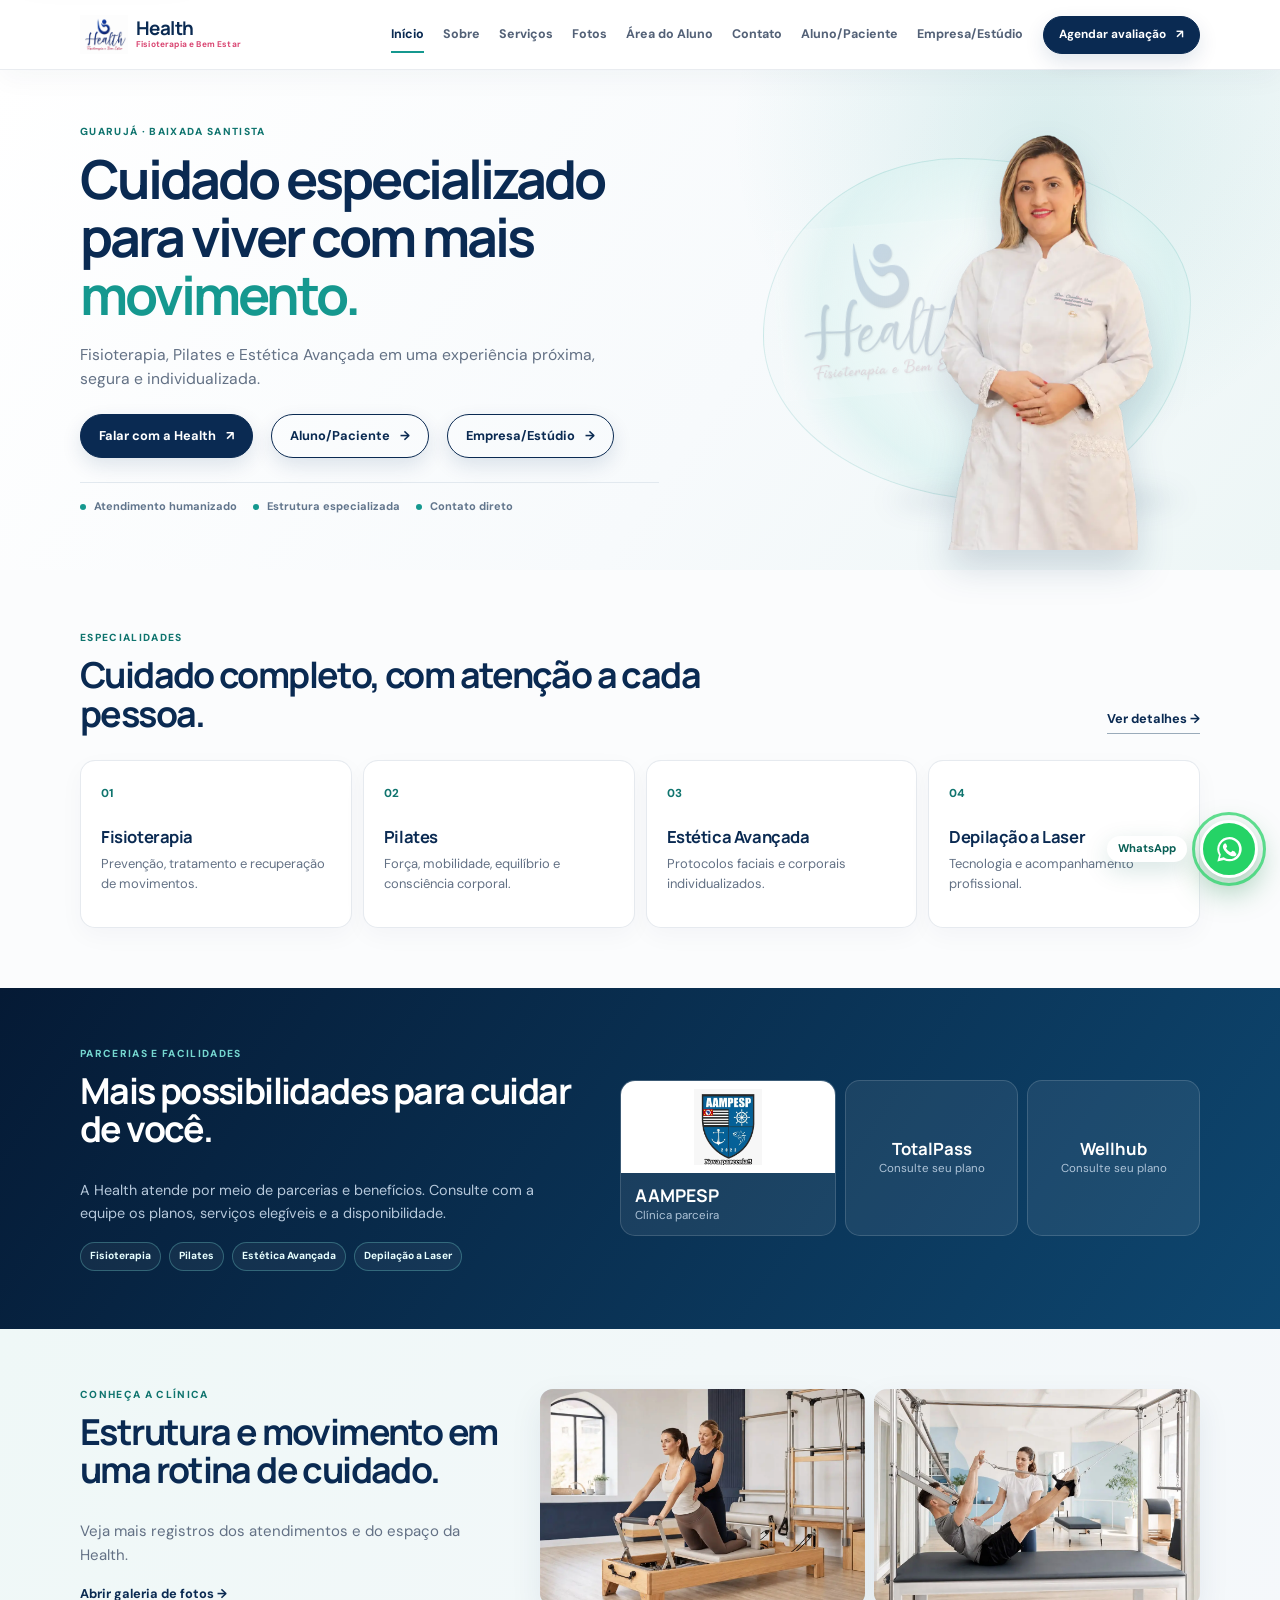
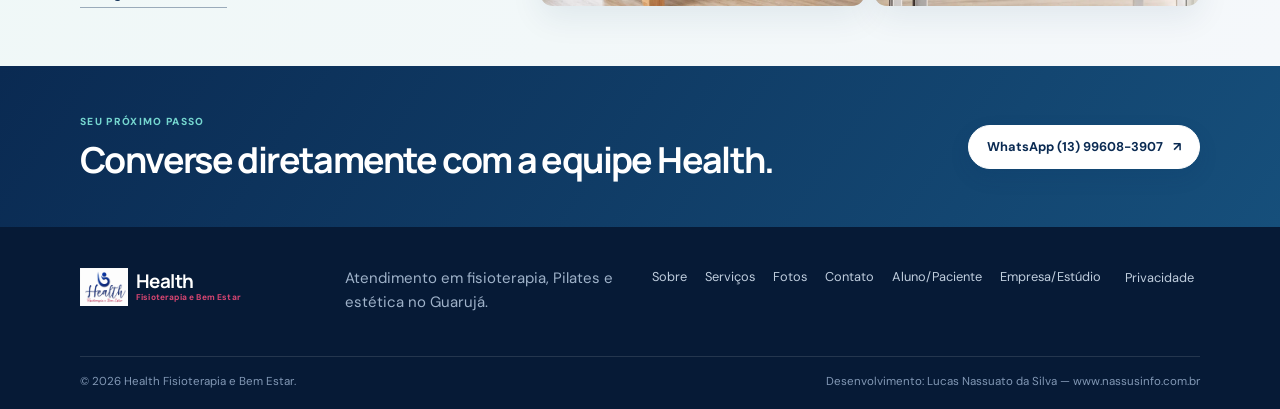
==== commit 4b1a7d64: "Adiciona acesso para Empresa e Estúdio" ====
--- a/index.html
+++ b/index.html
@@ -25,7 +25,7 @@
     <link rel="preconnect" href="https://fonts.googleapis.com" />
     <link rel="preconnect" href="https://fonts.gstatic.com" crossorigin />
     <link href="https://fonts.googleapis.com/css2?family=DM+Sans:wght@400;500;600;700&family=Manrope:wght@500;600;700;800&display=swap" rel="stylesheet" />
-    <link rel="stylesheet" href="assets/site-final.css?v=20260803-area-aluno-paciente" />
+    <link rel="stylesheet" href="assets/site-final.css?v=20260803-dois-acessos" />
     <script defer src="assets/site-final.js"></script>
     <script type="application/ld+json">
       {
@@ -71,7 +71,8 @@
           <a href="/servicos">Serviços</a>
           <a href="/fotos">Fotos</a>
           <a href="/contato">Contato</a>
-          <a href="/aluno">Área do Aluno e Paciente</a>
+          <a href="/aluno">Aluno/Paciente</a>
+          <a href="/empresa">Empresa/Estúdio</a>
         </nav>
         <a class="button button-sm header-cta" href="https://wa.me/5513996083907?text=Ol%C3%A1%21%20Vim%20pelo%20site%20da%20Health%20e%20gostaria%20de%20agendar%20uma%20avalia%C3%A7%C3%A3o." target="_blank" rel="noopener" data-whatsapp="cabecalho">Agendar avaliação <span>↗</span></a>
       </div>
@@ -86,8 +87,8 @@
             <p class="lead">Fisioterapia, Pilates e Estética Avançada em uma experiência próxima, segura e individualizada.</p>
             <div class="hero-actions">
               <a class="button" href="https://wa.me/5513996083907?text=Ol%C3%A1%21%20Quero%20agendar%20uma%20avalia%C3%A7%C3%A3o." target="_blank" rel="noopener" data-whatsapp="hero">Falar com a Health <span>↗</span></a>
-              <a class="button button-outline" href="/aluno">Área do Aluno e Paciente <span>→</span></a>
-              <a class="text-link" href="/servicos">Conhecer os serviços →</a>
+              <a class="button button-outline" href="/aluno">Aluno/Paciente <span>→</span></a>
+              <a class="button button-outline" href="/empresa">Empresa/Estúdio <span>→</span></a>
             </div>
             <div class="hero-meta">
               <span>Atendimento humanizado</span><span>Estrutura especializada</span><span>Contato direto</span>
@@ -169,7 +170,7 @@
         <a class="brand brand-footer" href="/"><img src="assets/health/logo-health.png" width="900" height="720" alt="" loading="lazy" decoding="async" /><span><b>Health</b><small>Fisioterapia e Bem Estar</small></span></a>
         <p>Atendimento em fisioterapia, Pilates e estética no Guarujá.</p>
         <nav aria-label="Links do rodapé">
-          <a href="/sobre">Sobre</a><a href="/servicos">Serviços</a><a href="/fotos">Fotos</a><a href="/contato">Contato</a><a href="/aluno">Área do Aluno e Paciente</a><button type="button" data-privacy>Privacidade</button>
+          <a href="/sobre">Sobre</a><a href="/servicos">Serviços</a><a href="/fotos">Fotos</a><a href="/contato">Contato</a><a href="/aluno">Aluno/Paciente</a><a href="/empresa">Empresa/Estúdio</a><button type="button" data-privacy>Privacidade</button>
         </nav>
       </div>
       <div class="container footer-bottom">
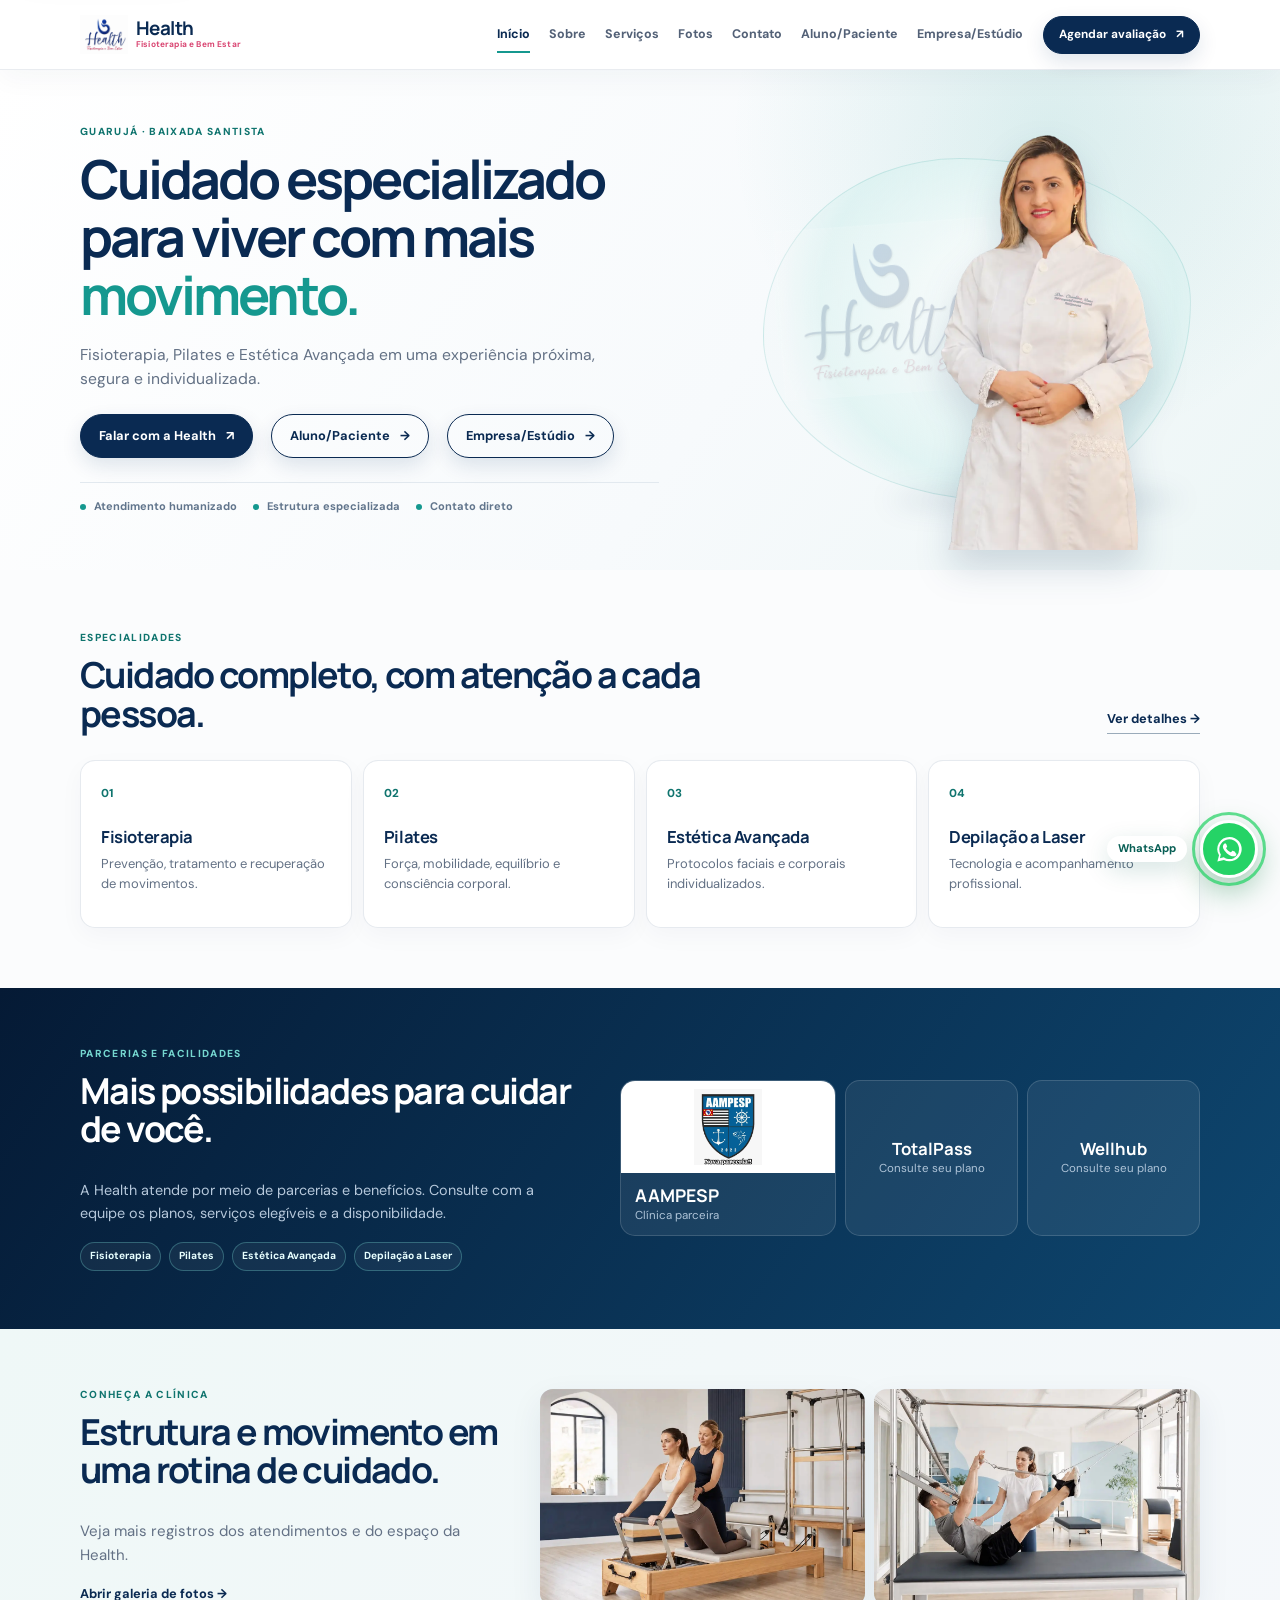
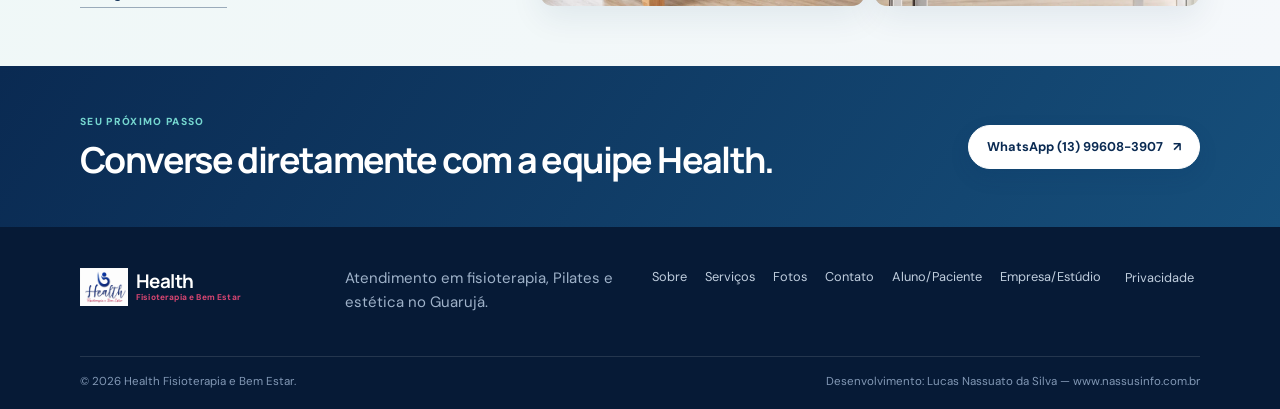
==== commit 011d46dc: "Ativa novo layout mobile direto na página inicial" ====
--- a/index.html
+++ b/index.html
@@ -26,7 +26,8 @@
     <link rel="preconnect" href="https://fonts.gstatic.com" crossorigin />
     <link href="https://fonts.googleapis.com/css2?family=DM+Sans:wght@400;500;600;700&family=Manrope:wght@500;600;700;800&display=swap" rel="stylesheet" />
     <link rel="stylesheet" href="assets/site-final.css?v=20260803-dois-acessos" />
-    <script defer src="assets/site-final.js"></script>
+    <link rel="stylesheet" href="assets/site-mobile.css?v=20260803-mobile-v2" media="(max-width: 767px)" />
+    <script defer src="assets/site-final.js?v=20260803-mobile-v2"></script>
     <script type="application/ld+json">
       {
         "@context": "https://schema.org",
--- a/assets/site-mobile.css
+++ b/assets/site-mobile.css
@@ -0,0 +1,749 @@
+/*
+ * Layout mobile exclusivo da Health.
+ * O desktop permanece controlado por site-final.css.
+ */
+@media (max-width: 767px) {
+  html {
+    width: 100%;
+    max-width: 100%;
+    overflow-x: clip;
+    scroll-padding-top: 68px;
+  }
+
+  body {
+    width: 100%;
+    max-width: 100%;
+    overflow-x: clip;
+    background: #f8fafc;
+    font-size: 15px;
+    line-height: 1.58;
+  }
+
+  body *,
+  body *::before,
+  body *::after {
+    min-width: 0;
+  }
+
+  main,
+  section,
+  header,
+  footer,
+  .hero,
+  .partners,
+  .pilates-feature,
+  .services-home,
+  .home-cta,
+  .site-footer {
+    width: 100%;
+    max-width: 100%;
+  }
+
+  img,
+  svg,
+  iframe {
+    max-width: 100%;
+  }
+
+  h1,
+  h2,
+  h3,
+  p,
+  a,
+  span,
+  b {
+    overflow-wrap: break-word;
+  }
+
+  .container {
+    width: calc(100% - 32px) !important;
+    max-width: 100% !important;
+    margin-inline: auto;
+  }
+
+  h1 {
+    font-size: clamp(2.18rem, 10.5vw, 2.9rem);
+    line-height: 1.02;
+    letter-spacing: -0.055em;
+  }
+
+  h2 {
+    font-size: clamp(1.78rem, 8vw, 2.25rem);
+    line-height: 1.08;
+  }
+
+  h3 {
+    font-size: 1.08rem;
+  }
+
+  .eyebrow {
+    margin-bottom: 10px;
+    font-size: 0.64rem;
+    letter-spacing: 0.13em;
+  }
+
+  /* Cabeçalho */
+  .site-header {
+    height: 68px !important;
+    background: rgba(255, 255, 255, 0.985);
+    box-shadow: 0 8px 24px rgba(11, 49, 95, 0.06);
+  }
+
+  .header-inner {
+    gap: 10px !important;
+  }
+
+  .brand {
+    min-width: 0 !important;
+    gap: 7px;
+  }
+
+  .brand > img {
+    width: 42px !important;
+    height: 36px !important;
+    flex: 0 0 auto;
+  }
+
+  .brand b {
+    font-size: 1.08rem !important;
+  }
+
+  .brand small {
+    max-width: 175px;
+    margin-top: 4px;
+    overflow: hidden;
+    font-size: 0.47rem !important;
+    text-overflow: ellipsis;
+    white-space: nowrap;
+  }
+
+  .menu-toggle {
+    width: 46px;
+    height: 46px;
+    min-width: 46px !important;
+    min-height: 46px !important;
+    display: grid !important;
+    place-content: center;
+    padding: 0;
+    border: 1px solid rgba(11, 49, 95, 0.1);
+    border-radius: 14px;
+    background: #f4f8fb;
+  }
+
+  .menu-toggle i {
+    width: 22px;
+    margin: 3px auto;
+  }
+
+  .site-header nav {
+    top: 76px !important;
+    left: 12px !important;
+    right: 12px !important;
+    width: auto !important;
+    max-width: calc(100vw - 24px);
+    max-height: calc(100vh - 92px);
+    gap: 4px !important;
+    padding: 10px !important;
+    overflow-y: auto;
+    border: 1px solid rgba(11, 49, 95, 0.1);
+    border-radius: 18px;
+    background: rgba(255, 255, 255, 0.99);
+    box-shadow: 0 22px 60px rgba(6, 29, 62, 0.18);
+  }
+
+  .site-header nav a {
+    min-height: 48px;
+    padding: 0 14px !important;
+    border-radius: 12px;
+    color: #41526a;
+    font-size: 0.9rem;
+  }
+
+  .site-header nav a:hover,
+  .site-header nav a.active {
+    background: var(--therapy-pale);
+    color: var(--navy);
+  }
+
+  /* Hero: uma coluna, sem sobreposição com o texto */
+  .hero {
+    min-height: 0 !important;
+    overflow: hidden;
+    background:
+      radial-gradient(circle at 90% 9%, rgba(21, 152, 143, 0.14), transparent 34%),
+      linear-gradient(160deg, #fff 0%, #f5f9fb 58%, #eaf5f4 100%);
+  }
+
+  .hero-grid {
+    display: flex !important;
+    grid-template-columns: none !important;
+    flex-direction: column !important;
+    gap: 24px !important;
+    padding: 30px 0 34px !important;
+  }
+
+  .hero-copy {
+    width: 100%;
+    max-width: 100%;
+  }
+
+  .hero-copy h1 {
+    max-width: 100%;
+    margin-bottom: 15px;
+  }
+
+  .lead {
+    max-width: 100%;
+    margin-bottom: 0;
+    font-size: 0.98rem;
+    line-height: 1.55;
+  }
+
+  .hero-actions {
+    width: 100%;
+    display: grid !important;
+    grid-template-columns: 1fr !important;
+    gap: 10px !important;
+    margin-top: 21px;
+  }
+
+  .hero-actions .button,
+  .hero-actions .text-link {
+    width: 100%;
+    max-width: 100%;
+    min-height: 52px;
+    padding-inline: 16px;
+    border-radius: 15px;
+    text-align: center;
+  }
+
+  .hero-actions .button-outline {
+    background: rgba(255, 255, 255, 0.76);
+    border-color: rgba(11, 49, 95, 0.25);
+  }
+
+  .hero-meta {
+    width: 100%;
+    display: grid !important;
+    grid-template-columns: 1fr 1fr !important;
+    gap: 9px 12px !important;
+    margin-top: 24px;
+    padding-top: 17px;
+    font-size: 0.68rem;
+  }
+
+  .hero-meta span:last-child {
+    grid-column: 1 / -1;
+  }
+
+  .hero-media {
+    position: relative !important;
+    isolation: isolate;
+    width: 100% !important;
+    max-width: 430px !important;
+    height: 338px !important;
+    min-height: 338px !important;
+    margin: 0 auto !important;
+    overflow: hidden;
+    border: 1px solid rgba(21, 152, 143, 0.12);
+    border-radius: 24px;
+    background:
+      radial-gradient(circle at 72% 42%, rgba(255, 255, 255, 0.98), rgba(217, 241, 239, 0.74) 55%, rgba(237, 248, 247, 0.42) 78%),
+      #eef8f7;
+  }
+
+  .hero-media::before {
+    inset: 5% 4% 2% 4% !important;
+    border-radius: 44% 56% 48% 52% / 54% 43% 57% 46%;
+  }
+
+  .hero-media::after {
+    right: 9% !important;
+    bottom: 5px !important;
+    width: 64% !important;
+  }
+
+  .hero-photo {
+    position: absolute !important;
+    z-index: 2 !important;
+    right: -1% !important;
+    bottom: -10px !important;
+    left: auto !important;
+    width: 75% !important;
+    height: 100% !important;
+    display: flex;
+    align-items: flex-end;
+    overflow: visible !important;
+    border: 0 !important;
+    border-radius: 0 !important;
+    background: transparent !important;
+    box-shadow: none !important;
+  }
+
+  .hero-photo img {
+    width: 100% !important;
+    height: 332px !important;
+    max-height: 100%;
+    object-fit: contain !important;
+    object-position: center bottom !important;
+    filter: drop-shadow(0 18px 18px rgba(5, 42, 82, 0.16));
+  }
+
+  .hero-logo {
+    position: absolute !important;
+    z-index: 1 !important;
+    top: 52px !important;
+    right: auto !important;
+    left: -5% !important;
+    width: 68% !important;
+    padding: 0 !important;
+    border-radius: 0 !important;
+    background: transparent !important;
+    box-shadow: none !important;
+    opacity: 0.13 !important;
+    transform: rotate(-4deg);
+  }
+
+  .hero-logo img {
+    width: 100% !important;
+    height: 150px !important;
+    object-fit: contain !important;
+  }
+
+  /* Espaçamentos */
+  .services-home,
+  .about-section,
+  .service-details,
+  .pilates-feature,
+  .partners,
+  .service-partners,
+  .location {
+    padding-top: 48px !important;
+    padding-bottom: 48px !important;
+  }
+
+  .section-heading {
+    display: block !important;
+    margin-bottom: 22px !important;
+  }
+
+  .section-heading h2 {
+    max-width: 100%;
+  }
+
+  .desktop-link {
+    display: none !important;
+  }
+
+  /* Serviços */
+  .service-grid {
+    width: 100%;
+    display: grid !important;
+    grid-template-columns: minmax(0, 1fr) !important;
+    gap: 10px !important;
+  }
+
+  .service-grid article {
+    width: 100%;
+    min-height: 0 !important;
+    display: grid;
+    grid-template-columns: 36px minmax(0, 1fr);
+    gap: 4px 12px;
+    align-items: start;
+    padding: 18px !important;
+    border-radius: 15px;
+    box-shadow: 0 8px 24px rgba(11, 49, 95, 0.05);
+  }
+
+  .service-grid article:hover {
+    transform: none;
+  }
+
+  .service-grid article > span {
+    width: 34px;
+    height: 34px;
+    grid-row: 1 / 3;
+    display: grid;
+    place-items: center;
+    border-radius: 50%;
+    background: var(--therapy-pale);
+  }
+
+  .service-grid h3 {
+    grid-column: 2;
+    margin: 0 !important;
+  }
+
+  .service-grid p {
+    grid-column: 2;
+    margin: 3px 0 0;
+    font-size: 0.86rem;
+    line-height: 1.5;
+  }
+
+  /* Todas as grades internas viram uma coluna no celular */
+  .partners-grid,
+  .feature-grid,
+  .about-grid,
+  .contact-hero-grid,
+  .location-grid,
+  .service-partners-inner,
+  .footer-grid {
+    width: 100%;
+    display: grid !important;
+    grid-template-columns: minmax(0, 1fr) !important;
+    gap: 26px !important;
+  }
+
+  /* Parcerias */
+  .partners {
+    overflow: hidden;
+  }
+
+  .partners-copy,
+  .partner-list {
+    width: 100%;
+    max-width: 100%;
+  }
+
+  .partner-list {
+    display: grid !important;
+    grid-template-columns: minmax(0, 1fr) minmax(0, 1fr) !important;
+    gap: 10px !important;
+  }
+
+  .partner-list article {
+    width: 100%;
+    min-height: 108px !important;
+    padding: 14px !important;
+    border-radius: 15px;
+    overflow: hidden;
+  }
+
+  .partner-list article > b {
+    max-width: 100%;
+    font-size: 1rem;
+  }
+
+  .partner-list article > span {
+    max-width: 100%;
+    font-size: 0.7rem;
+  }
+
+  .partner-list .partner-aampesp {
+    grid-column: 1 / -1 !important;
+    grid-template-columns: 104px minmax(0, 1fr) !important;
+    grid-template-rows: auto !important;
+    min-height: 104px !important;
+  }
+
+  .partner-aampesp img {
+    width: 104px !important;
+    height: 104px !important;
+    object-fit: contain !important;
+  }
+
+  .partner-aampesp div {
+    min-width: 0;
+    padding: 10px 14px !important;
+  }
+
+  .service-pills {
+    max-width: 100%;
+  }
+
+  /* Estrutura: texto e imagens em blocos completos */
+  .feature-copy {
+    width: 100%;
+  }
+
+  .feature-photos {
+    width: 100%;
+    display: grid !important;
+    grid-template-columns: minmax(0, 1fr) !important;
+    gap: 12px !important;
+    margin: 0 !important;
+    padding: 0 !important;
+    overflow: visible !important;
+  }
+
+  .feature-photos figure {
+    width: 100%;
+    aspect-ratio: 16 / 10;
+    margin: 0;
+    overflow: hidden;
+    border-radius: 16px;
+  }
+
+  .feature-photos img {
+    width: 100% !important;
+    height: 100% !important;
+    object-fit: cover !important;
+    object-position: center !important;
+  }
+
+  /* Páginas internas */
+  .page-hero,
+  .gallery-hero {
+    padding: 42px 0 34px !important;
+    overflow: hidden;
+    background: linear-gradient(145deg, #071d41 0%, #0c3467 64%, #126a76 130%);
+  }
+
+  .page-hero h1,
+  .gallery-hero h1 {
+    max-width: 100%;
+    margin-bottom: 14px;
+  }
+
+  .page-hero > div > p:last-child {
+    max-width: 100%;
+    font-size: 0.94rem;
+    line-height: 1.55;
+  }
+
+  .about-grid > img {
+    width: 100%;
+    max-height: 380px;
+    object-fit: contain;
+    border-radius: 16px;
+  }
+
+  .about-grid .button,
+  .detail-list article .button,
+  .location-info .button {
+    width: 100%;
+    max-width: 100%;
+    min-height: 52px;
+    margin-top: 8px;
+    border-radius: 15px;
+  }
+
+  .detail-list article {
+    width: 100%;
+    display: grid !important;
+    grid-template-columns: minmax(0, 1fr) !important;
+    gap: 10px !important;
+    padding: 28px 0 !important;
+  }
+
+  .detail-list h2 {
+    font-size: 1.6rem;
+  }
+
+  .partner-words {
+    grid-column: auto !important;
+    grid-template-columns: 1fr 1fr !important;
+    gap: 9px !important;
+  }
+
+  .partner-words b {
+    padding: 15px 10px;
+    border-radius: 13px;
+    font-size: 0.84rem;
+  }
+
+  /* Galeria */
+  .gallery-controls {
+    gap: 14px;
+  }
+
+  .gallery-controls > span {
+    max-width: 190px;
+  }
+
+  .gallery-track {
+    max-width: 100vw;
+    padding-inline: 16px !important;
+  }
+
+  .gallery-track figure {
+    flex-basis: min(292px, calc(100vw - 48px)) !important;
+    height: 355px !important;
+    border-radius: 15px;
+  }
+
+  .gallery-track figure.landscape {
+    flex-basis: min(318px, calc(100vw - 42px)) !important;
+    height: 265px !important;
+  }
+
+  .gallery-bottom {
+    padding: 46px 0 !important;
+  }
+
+  /* Contato */
+  .contact-hero {
+    padding: 38px 0 !important;
+    overflow: hidden;
+  }
+
+  .contact-logo {
+    width: min(250px, 100%);
+    max-width: 100%;
+    margin-inline: auto;
+  }
+
+  .contact-logo img {
+    height: 130px !important;
+  }
+
+  .map-frame {
+    width: 100%;
+    height: 260px !important;
+    border-radius: 15px;
+  }
+
+  .contact-list article {
+    padding: 13px 0;
+  }
+
+  /* CTA e rodapé */
+  .home-cta {
+    padding: 44px 0 !important;
+    overflow: hidden;
+  }
+
+  .cta-inner {
+    width: 100%;
+    display: flex !important;
+    flex-direction: column !important;
+    align-items: stretch !important;
+    gap: 20px !important;
+  }
+
+  .cta-inner h2 {
+    max-width: 100%;
+    font-size: clamp(1.62rem, 7.6vw, 2rem);
+  }
+
+  .cta-inner .button {
+    width: 100%;
+    max-width: 100%;
+    min-height: 52px;
+    border-radius: 15px;
+  }
+
+  .site-footer {
+    padding: 40px 0 20px !important;
+    overflow: hidden;
+  }
+
+  .footer-grid {
+    gap: 15px !important;
+  }
+
+  .footer-grid > p {
+    margin-bottom: 4px;
+    font-size: 0.86rem;
+  }
+
+  .footer-grid nav {
+    grid-column: auto !important;
+    width: 100%;
+    display: grid !important;
+    grid-template-columns: 1fr 1fr !important;
+    gap: 6px 10px !important;
+  }
+
+  .footer-grid nav a,
+  .footer-grid nav button {
+    min-height: 40px;
+    display: flex;
+    align-items: center;
+    padding: 0;
+    text-align: left;
+  }
+
+  .footer-bottom {
+    width: 100%;
+    display: flex !important;
+    flex-direction: column !important;
+    align-items: flex-start !important;
+    gap: 8px !important;
+    margin-top: 24px;
+    padding-top: 17px;
+    font-size: 0.67rem;
+  }
+
+  .footer-bottom a {
+    max-width: 100%;
+    text-align: left !important;
+    overflow-wrap: anywhere;
+  }
+
+  .whatsapp-float {
+    right: 14px !important;
+    bottom: calc(14px + env(safe-area-inset-bottom)) !important;
+    width: 54px !important;
+    height: 54px !important;
+  }
+
+  .whatsapp-float::after {
+    display: none !important;
+  }
+
+  dialog {
+    width: calc(100% - 28px);
+    max-width: calc(100% - 28px);
+    padding: 24px;
+  }
+}
+
+@media (max-width: 390px) {
+  .container {
+    width: calc(100% - 26px) !important;
+  }
+
+  h1 {
+    font-size: 2.08rem;
+  }
+
+  h2 {
+    font-size: 1.7rem;
+  }
+
+  .brand small {
+    max-width: 138px;
+  }
+
+  .hero-media {
+    height: 310px !important;
+    min-height: 310px !important;
+  }
+
+  .hero-photo {
+    width: 78% !important;
+  }
+
+  .hero-photo img {
+    height: 304px !important;
+  }
+
+  .hero-logo {
+    top: 48px !important;
+    width: 70% !important;
+  }
+
+  .hero-logo img {
+    height: 135px !important;
+  }
+
+  .hero-meta {
+    grid-template-columns: 1fr !important;
+  }
+
+  .hero-meta span:last-child {
+    grid-column: auto;
+  }
+
+  .partner-list,
+  .partner-words,
+  .footer-grid nav {
+    grid-template-columns: minmax(0, 1fr) !important;
+  }
+
+  .partner-list .partner-aampesp {
+    grid-column: auto !important;
+  }
+}
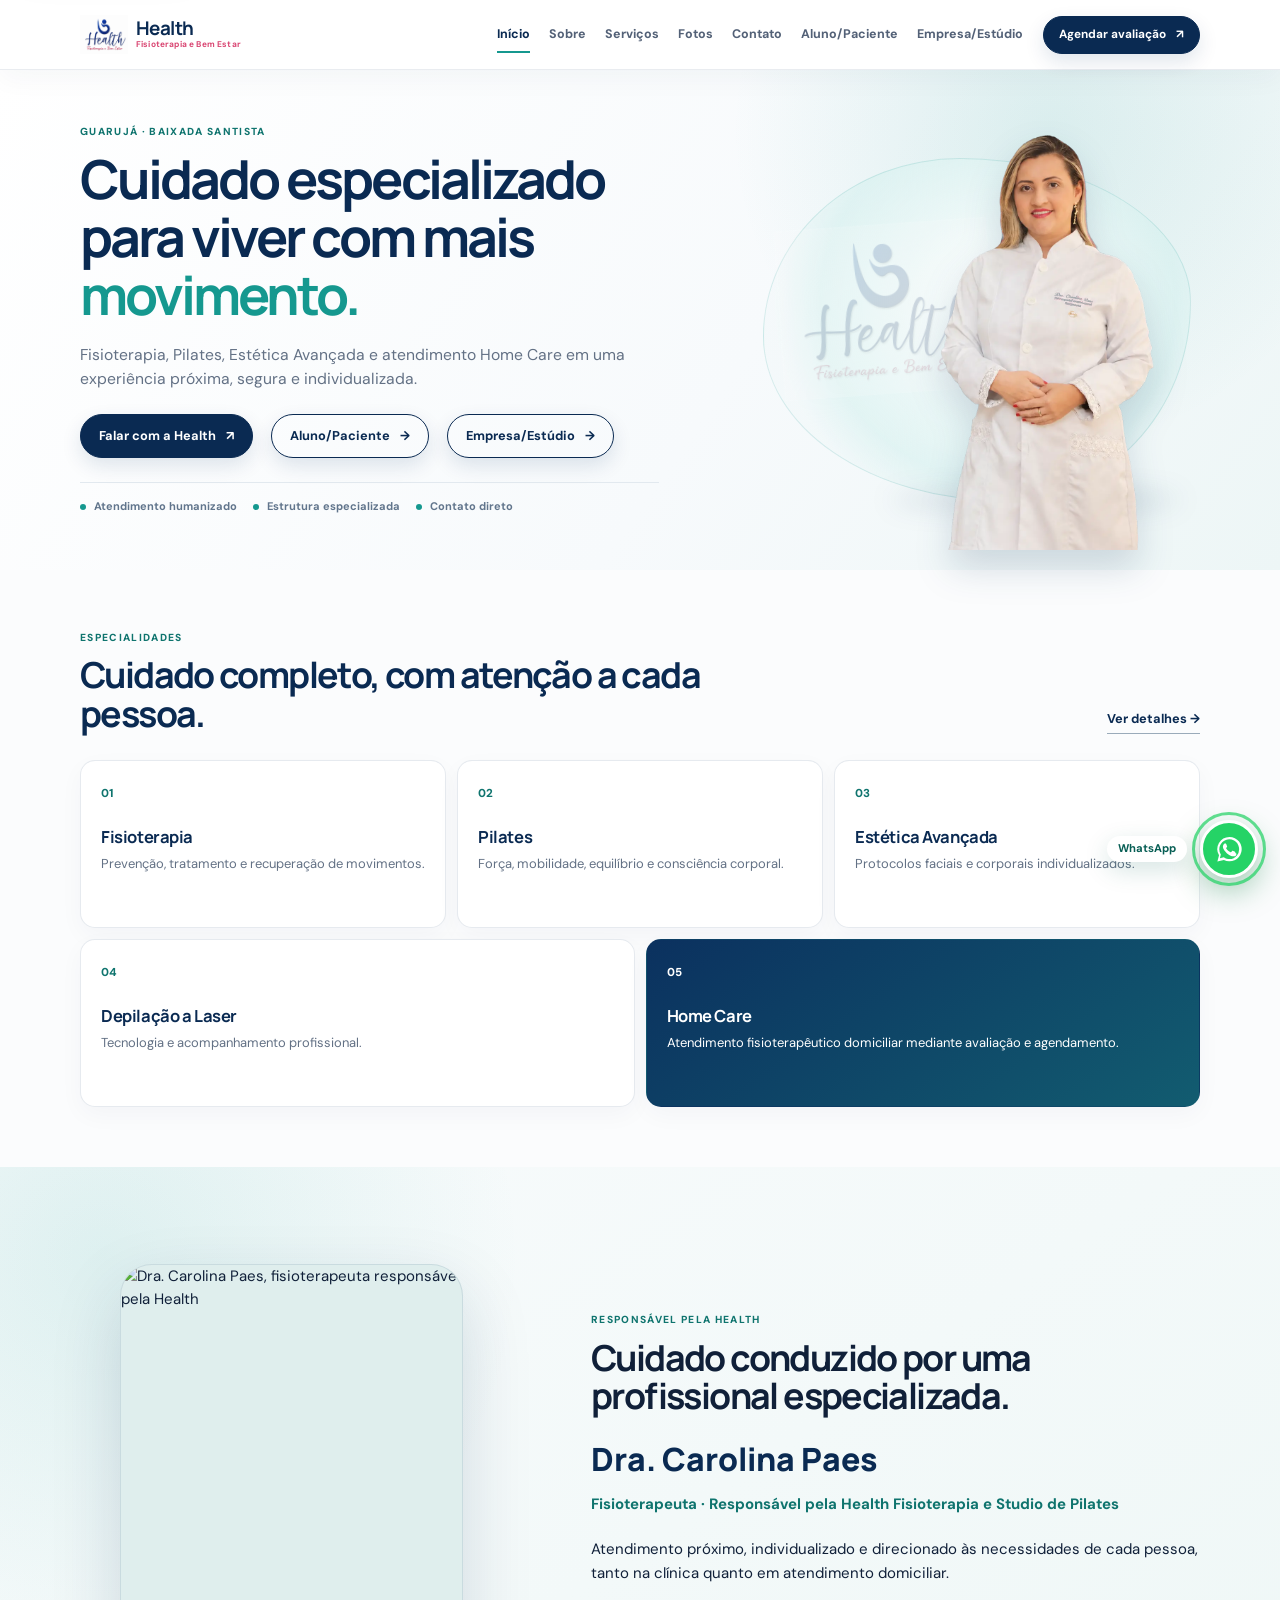
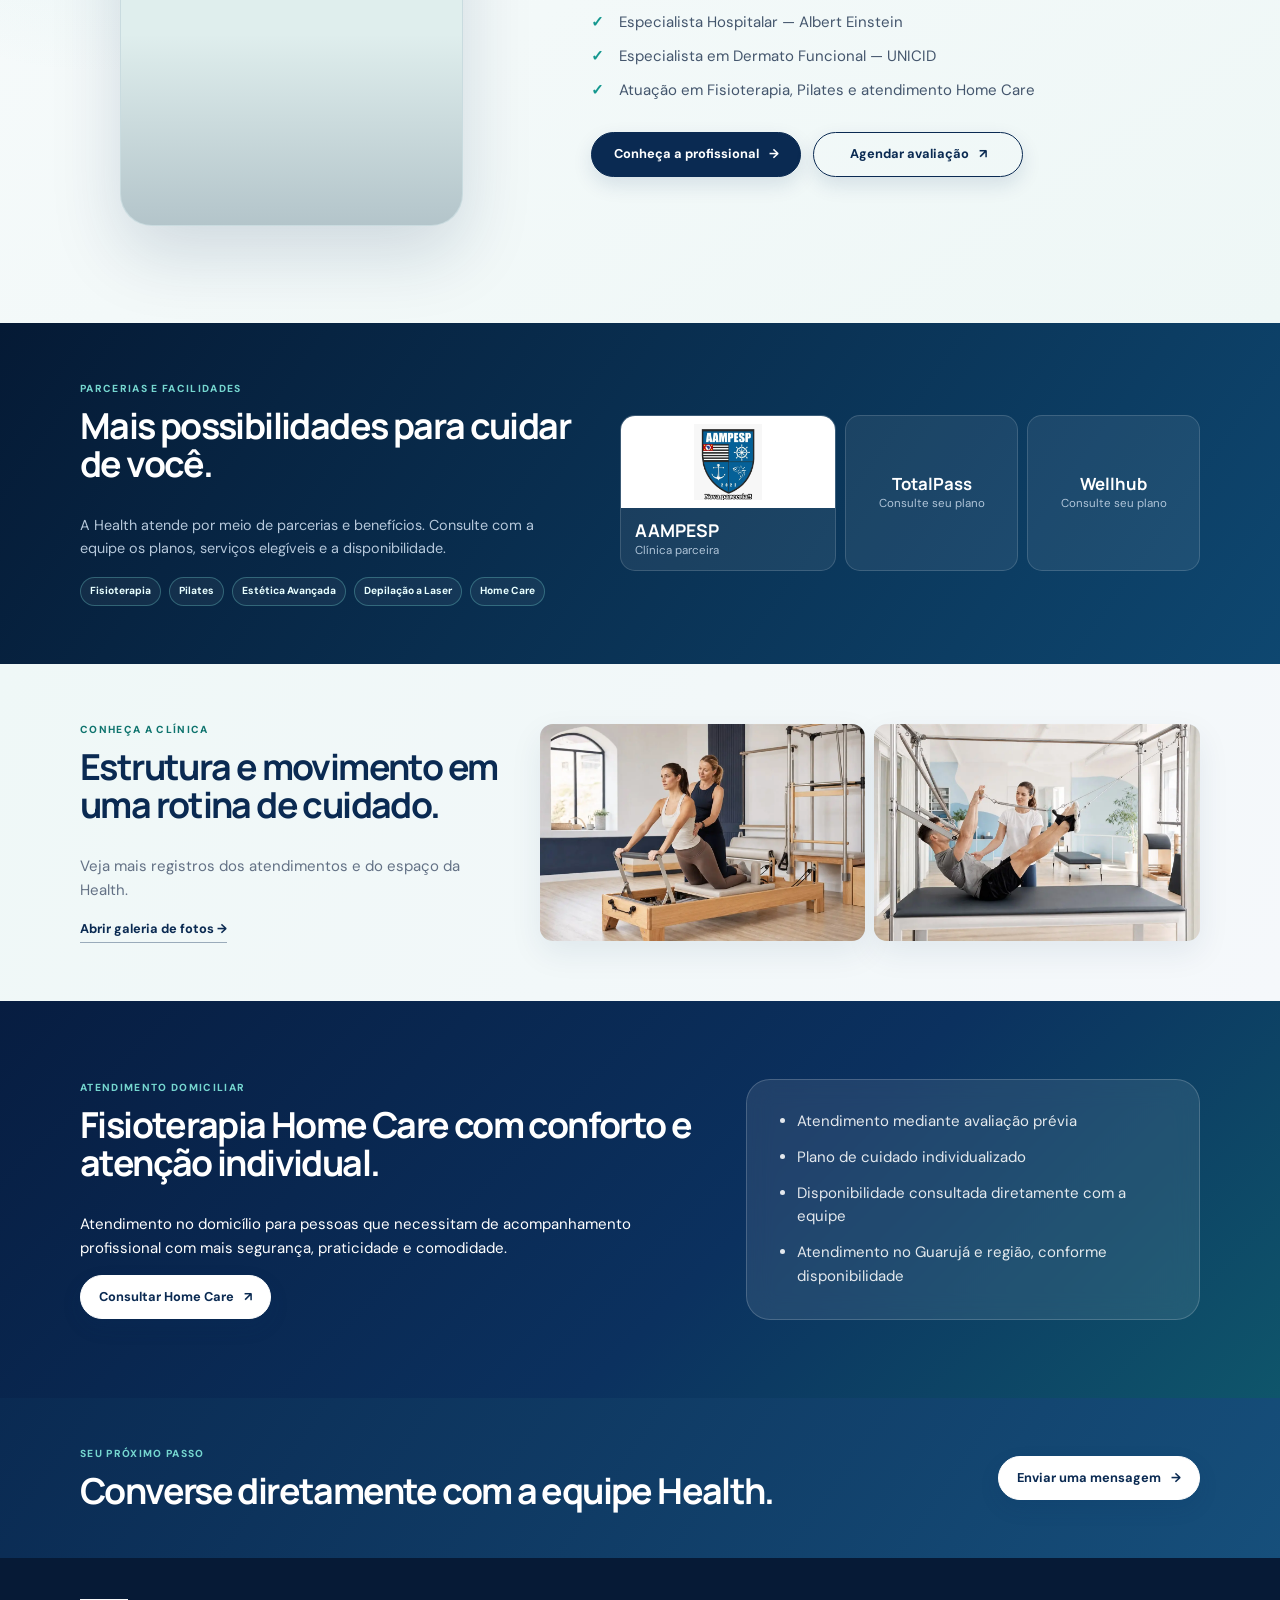
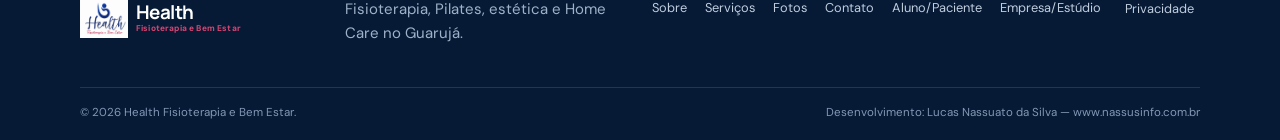
==== commit a52b52e6: "Adiciona Carolina Paes e Home Care à página inicial" ====
--- a/index.html
+++ b/index.html
@@ -4,7 +4,7 @@
     <meta charset="utf-8" />
     <meta name="viewport" content="width=device-width,initial-scale=1,viewport-fit=cover" />
     <title>Health Fisioterapia e Bem Estar | Guarujá</title>
-    <meta name="description" content="Fisioterapia, Pilates, Estética Avançada e Depilação a Laser no Guarujá. Atendimento humanizado para a Baixada Santista." />
+    <meta name="description" content="Fisioterapia, Pilates, Estética Avançada, Depilação a Laser e atendimento Home Care no Guarujá e Baixada Santista." />
     <meta name="theme-color" content="#0b315f" />
     <meta name="robots" content="index,follow,max-image-preview:large" />
     <meta name="author" content="Health Fisioterapia e Bem Estar" />
@@ -14,19 +14,20 @@
     <meta property="og:type" content="website" />
     <meta property="og:locale" content="pt_BR" />
     <meta property="og:title" content="Health Fisioterapia e Bem Estar | Guarujá" />
-    <meta property="og:description" content="Cuidado especializado para viver com mais movimento e bem-estar." />
+    <meta property="og:description" content="Cuidado especializado na clínica e atendimento fisioterapêutico Home Care." />
     <meta property="og:url" content="https://fisiobemestar.vercel.app/" />
     <meta property="og:site_name" content="Health Fisioterapia e Bem Estar" />
     <meta property="og:image" content="https://fisiobemestar.vercel.app/og-image.jpg" />
     <meta name="twitter:card" content="summary_large_image" />
     <meta name="twitter:title" content="Health Fisioterapia e Bem Estar | Guarujá" />
-    <meta name="twitter:description" content="Fisioterapia, Pilates, Estética Avançada e Depilação a Laser no Guarujá." />
+    <meta name="twitter:description" content="Fisioterapia, Pilates, Estética Avançada, Depilação a Laser e Home Care no Guarujá." />
     <meta name="twitter:image" content="https://fisiobemestar.vercel.app/og-image.jpg" />
     <link rel="preconnect" href="https://fonts.googleapis.com" />
     <link rel="preconnect" href="https://fonts.gstatic.com" crossorigin />
     <link href="https://fonts.googleapis.com/css2?family=DM+Sans:wght@400;500;600;700&family=Manrope:wght@500;600;700;800&display=swap" rel="stylesheet" />
     <link rel="stylesheet" href="assets/site-final.css?v=20260803-dois-acessos" />
     <link rel="stylesheet" href="assets/site-mobile.css?v=20260803-mobile-v2" media="(max-width: 767px)" />
+    <link rel="stylesheet" href="assets/site-content.css?v=20260803-profissional-v1" />
     <script defer src="assets/site-final.js?v=20260803-mobile-v2"></script>
     <script type="application/ld+json">
       {
@@ -38,6 +39,7 @@
         "image": "https://fisiobemestar.vercel.app/og-image.jpg",
         "logo": "https://fisiobemestar.vercel.app/assets/health/logo-health.png",
         "telephone": "+55 13 99608-3907",
+        "email": "healthfisioterapiaebemestar@gmail.com",
         "address": {
           "@type": "PostalAddress",
           "streetAddress": "Rua Prof. Waldery de Almeida, 594 - altos",
@@ -47,6 +49,20 @@
           "addressCountry": "BR"
         },
         "areaServed": ["Guarujá", "Baixada Santista"],
+        "employee": {
+          "@type": "Person",
+          "name": "Carolina Paes",
+          "jobTitle": "Fisioterapeuta",
+          "image": "https://fisiobemestar.vercel.app/assets/health/carolina-paes-profissional.jpg",
+          "knowsAbout": ["Fisioterapia hospitalar", "Fisioterapia dermatofuncional", "Pilates", "Atendimento Home Care"]
+        },
+        "availableService": [
+          {"@type": "Service", "name": "Fisioterapia"},
+          {"@type": "Service", "name": "Pilates"},
+          {"@type": "Service", "name": "Estética Avançada"},
+          {"@type": "Service", "name": "Depilação a Laser"},
+          {"@type": "Service", "name": "Atendimento Fisioterapêutico Home Care"}
+        ],
         "contactPoint": {
           "@type": "ContactPoint",
           "telephone": "+55 13 99608-3907",
@@ -85,7 +101,7 @@
           <div class="hero-copy">
             <p class="eyebrow">Guarujá · Baixada Santista</p>
             <h1>Cuidado especializado para viver com mais <em>movimento.</em></h1>
-            <p class="lead">Fisioterapia, Pilates e Estética Avançada em uma experiência próxima, segura e individualizada.</p>
+            <p class="lead">Fisioterapia, Pilates, Estética Avançada e atendimento Home Care em uma experiência próxima, segura e individualizada.</p>
             <div class="hero-actions">
               <a class="button" href="https://wa.me/5513996083907?text=Ol%C3%A1%21%20Quero%20agendar%20uma%20avalia%C3%A7%C3%A3o." target="_blank" rel="noopener" data-whatsapp="hero">Falar com a Health <span>↗</span></a>
               <a class="button button-outline" href="/aluno">Aluno/Paciente <span>→</span></a>
@@ -97,7 +113,7 @@
           </div>
           <div class="hero-media">
             <div class="hero-photo">
-              <img src="assets/health/profissional-recorte.webp" width="602" height="1174" alt="Responsável pela clínica Health Fisioterapia e Bem Estar" fetchpriority="high" decoding="async" />
+              <img src="assets/health/profissional-recorte.webp" width="602" height="1174" alt="Carolina Paes, responsável pela Health Fisioterapia e Bem Estar" fetchpriority="high" decoding="async" />
             </div>
             <div class="hero-logo">
               <img src="assets/health/logo-health.png" width="900" height="720" alt="Health Fisioterapia e Bem Estar" decoding="async" />
@@ -115,11 +131,36 @@
             </div>
             <a class="text-link desktop-link" href="/servicos">Ver detalhes →</a>
           </header>
-          <div class="service-grid">
+          <div class="service-grid service-grid-five">
             <article><span>01</span><h3>Fisioterapia</h3><p>Prevenção, tratamento e recuperação de movimentos.</p></article>
             <article><span>02</span><h3>Pilates</h3><p>Força, mobilidade, equilíbrio e consciência corporal.</p></article>
             <article><span>03</span><h3>Estética Avançada</h3><p>Protocolos faciais e corporais individualizados.</p></article>
             <article><span>04</span><h3>Depilação a Laser</h3><p>Tecnologia e acompanhamento profissional.</p></article>
+            <article class="service-homecare"><span>05</span><h3>Home Care</h3><p>Atendimento fisioterapêutico domiciliar mediante avaliação e agendamento.</p></article>
+          </div>
+        </div>
+      </section>
+
+      <section class="professional-home" aria-labelledby="profissional-title">
+        <div class="container professional-grid">
+          <figure class="professional-photo">
+            <img src="assets/health/carolina-paes-profissional.jpg" width="360" height="480" alt="Dra. Carolina Paes, fisioterapeuta responsável pela Health" loading="lazy" decoding="async" />
+          </figure>
+          <div class="professional-copy">
+            <p class="eyebrow">Responsável pela Health</p>
+            <h2 id="profissional-title">Cuidado conduzido por uma profissional especializada.</h2>
+            <p class="professional-name">Dra. Carolina Paes</p>
+            <p class="professional-role">Fisioterapeuta · Responsável pela Health Fisioterapia e Studio de Pilates</p>
+            <p>Atendimento próximo, individualizado e direcionado às necessidades de cada pessoa, tanto na clínica quanto em atendimento domiciliar.</p>
+            <ul class="credential-list">
+              <li>Especialista Hospitalar — Albert Einstein</li>
+              <li>Especialista em Dermato Funcional — UNICID</li>
+              <li>Atuação em Fisioterapia, Pilates e atendimento Home Care</li>
+            </ul>
+            <div class="professional-actions">
+              <a class="button" href="/sobre">Conheça a profissional <span>→</span></a>
+              <a class="button button-outline" href="https://wa.me/5513996083907?text=Ol%C3%A1%21%20Gostaria%20de%20agendar%20uma%20avalia%C3%A7%C3%A3o%20com%20a%20Dra.%20Carolina." target="_blank" rel="noopener" data-whatsapp="profissional">Agendar avaliação <span>↗</span></a>
+            </div>
           </div>
         </div>
       </section>
@@ -130,11 +171,11 @@
             <p class="eyebrow light">Parcerias e facilidades</p>
             <h2 id="partners-title">Mais possibilidades para cuidar de você.</h2>
             <p>A Health atende por meio de parcerias e benefícios. Consulte com a equipe os planos, serviços elegíveis e a disponibilidade.</p>
-            <div class="service-pills"><span>Fisioterapia</span><span>Pilates</span><span>Estética Avançada</span><span>Depilação a Laser</span></div>
+            <div class="service-pills"><span>Fisioterapia</span><span>Pilates</span><span>Estética Avançada</span><span>Depilação a Laser</span><span>Home Care</span></div>
           </div>
           <div class="partner-list">
             <article class="partner-aampesp">
-              <img src="assets/health/aampesp.webp" width="504" height="563" alt="AAMPESP — nova parceria" loading="lazy" decoding="async" />
+              <img src="assets/health/aampesp.webp" width="504" height="563" alt="AAMPESP — clínica parceira" loading="lazy" decoding="async" />
               <div><b>AAMPESP</b><span>Clínica parceira</span></div>
             </article>
             <article><b>TotalPass</b><span>Consulte seu plano</span></article>
@@ -158,10 +199,29 @@
         </div>
       </section>
 
+      <section class="homecare-highlight" aria-labelledby="homecare-title">
+        <div class="container homecare-grid">
+          <div>
+            <p class="eyebrow light">Atendimento domiciliar</p>
+            <h2 id="homecare-title">Fisioterapia Home Care com conforto e atenção individual.</h2>
+            <p>Atendimento no domicílio para pessoas que necessitam de acompanhamento profissional com mais segurança, praticidade e comodidade.</p>
+            <a class="button button-light" href="https://wa.me/5513996083907?text=Ol%C3%A1%21%20Gostaria%20de%20informa%C3%A7%C3%B5es%20sobre%20o%20atendimento%20Home%20Care." target="_blank" rel="noopener" data-whatsapp="home-care">Consultar Home Care <span>↗</span></a>
+          </div>
+          <div class="homecare-card">
+            <ul>
+              <li>Atendimento mediante avaliação prévia</li>
+              <li>Plano de cuidado individualizado</li>
+              <li>Disponibilidade consultada diretamente com a equipe</li>
+              <li>Atendimento no Guarujá e região, conforme disponibilidade</li>
+            </ul>
+          </div>
+        </div>
+      </section>
+
       <section class="home-cta">
         <div class="container cta-inner">
           <div><p class="eyebrow light">Seu próximo passo</p><h2>Converse diretamente com a equipe Health.</h2></div>
-          <a class="button button-light" href="https://wa.me/5513996083907?text=Ol%C3%A1%21%20Vim%20pelo%20site%20da%20Health." target="_blank" rel="noopener" data-whatsapp="cta-final">WhatsApp (13) 99608-3907 <span>↗</span></a>
+          <a class="button button-light" href="/contato#formulario">Enviar uma mensagem <span>→</span></a>
         </div>
       </section>
     </main>
@@ -169,7 +229,7 @@
     <footer class="site-footer">
       <div class="container footer-grid">
         <a class="brand brand-footer" href="/"><img src="assets/health/logo-health.png" width="900" height="720" alt="" loading="lazy" decoding="async" /><span><b>Health</b><small>Fisioterapia e Bem Estar</small></span></a>
-        <p>Atendimento em fisioterapia, Pilates e estética no Guarujá.</p>
+        <p>Fisioterapia, Pilates, estética e Home Care no Guarujá.</p>
         <nav aria-label="Links do rodapé">
           <a href="/sobre">Sobre</a><a href="/servicos">Serviços</a><a href="/fotos">Fotos</a><a href="/contato">Contato</a><a href="/aluno">Aluno/Paciente</a><a href="/empresa">Empresa/Estúdio</a><button type="button" data-privacy>Privacidade</button>
         </nav>
@@ -180,15 +240,13 @@
       </div>
     </footer>
 
-    <a class="whatsapp-float" href="https://wa.me/5513996083907" target="_blank" rel="noopener" aria-label="Falar com a Health pelo WhatsApp" data-whatsapp="flutuante">
-      <svg viewBox="0 0 32 32" aria-hidden="true"><path d="M16 3a12.6 12.6 0 0 0-10.8 19L3.5 28.5l6.7-1.7A12.6 12.6 0 1 0 16 3Zm0 22.9c-2 0-3.9-.6-5.5-1.6l-.4-.2-4 .9 1-3.9-.3-.4A10.2 10.2 0 1 1 16 25.9Zm5.6-7.6c-.3-.2-1.8-.9-2.1-1-.3-.1-.5-.2-.7.2l-1 1.2c-.2.2-.4.2-.7.1-1.9-.9-3.2-1.7-4.5-3.9-.3-.5.3-.5.9-1.7.1-.2.1-.4 0-.6l-.9-2.2c-.2-.5-.5-.5-.7-.5h-.6c-.2 0-.6.1-.9.4-.3.4-1.2 1.2-1.2 2.9s1.3 3.4 1.4 3.6c.2.2 2.5 3.8 6 5.3 2.3 1 3.2 1.1 4.3.9.7-.1 1.8-.7 2-1.4.3-.7.3-1.3.2-1.4-.2-.2-.4-.3-.7-.4Z" /></svg>
-    </a>
+    <a class="whatsapp-float" href="https://wa.me/5513996083907" target="_blank" rel="noopener" aria-label="Falar com a Health pelo WhatsApp" data-whatsapp="flutuante"><svg viewBox="0 0 32 32" aria-hidden="true"><path d="M16 3a12.6 12.6 0 0 0-10.8 19L3.5 28.5l6.7-1.7A12.6 12.6 0 1 0 16 3Zm0 22.9c-2 0-3.9-.6-5.5-1.6l-.4-.2-4 .9 1-3.9-.3-.4A10.2 10.2 0 1 1 16 25.9Zm5.6-7.6c-.3-.2-1.8-.9-2.1-1-.3-.1-.5-.2-.7.2l-1 1.2c-.2.2-.4.2-.7.1-1.9-.9-3.2-1.7-4.5-3.9-.3-.5.3-.5.9-1.7.1-.2.1-.4 0-.6l-.9-2.2c-.2-.5-.5-.5-.7-.5h-.6c-.2 0-.6.1-.9.4-.3.4-1.2 1.2-1.2 2.9s1.3 3.4 1.4 3.6c.2.2 2.5 3.8 6 5.3 2.3 1 3.2 1.1 4.3.9.7-.1 1.8-.7 2-1.4.3-.7.3-1.3.2-1.4-.2-.2-.4-.3-.7-.4Z" /></svg></a>
 
     <dialog id="privacy-dialog">
       <button class="dialog-close" type="button" aria-label="Fechar">×</button>
       <h2>Privacidade e LGPD</h2>
-      <p>Este site não solicita cadastro e não possui banco de dados próprio. Ao escolher falar pelo WhatsApp, Instagram ou acessar uma plataforma externa, o visitante passa a usar os serviços e as políticas de privacidade dessas plataformas.</p>
-      <p>Para dúvidas sobre privacidade, entre em contato com a Health pelo WhatsApp informado neste site.</p>
+      <p>Este site não solicita cadastro próprio. Ao falar pelo WhatsApp, Instagram, formulário ou acessar uma plataforma externa, o visitante também utiliza os serviços e as políticas dessas plataformas.</p>
+      <p>Para dúvidas sobre privacidade, fale com a Health pelo WhatsApp ou pelo e-mail healthfisioterapiaebemestar@gmail.com.</p>
     </dialog>
   </body>
 </html>
--- a/assets/site-content.css
+++ b/assets/site-content.css
@@ -0,0 +1,474 @@
+/* Conteúdo institucional e formulário — carregado após o layout principal. */
+
+.service-grid.service-grid-five {
+  grid-template-columns: repeat(6, minmax(0, 1fr));
+}
+
+.service-grid.service-grid-five article {
+  grid-column: span 2;
+}
+
+.service-grid.service-grid-five article:nth-child(4),
+.service-grid.service-grid-five article:nth-child(5) {
+  grid-column: span 3;
+}
+
+.service-grid .service-homecare {
+  background: linear-gradient(145deg, #0b315f 0%, #125c70 100%);
+  border-color: transparent;
+  color: #fff;
+}
+
+.service-grid .service-homecare h3,
+.service-grid .service-homecare p,
+.service-grid .service-homecare > span {
+  color: #fff;
+}
+
+.service-grid .service-homecare > span {
+  border-color: rgba(255, 255, 255, 0.32);
+}
+
+.professional-home,
+.professional-section {
+  padding: 82px 0;
+  background:
+    radial-gradient(circle at 8% 12%, rgba(36, 163, 155, 0.12), transparent 31%),
+    linear-gradient(145deg, #f8fbfc 0%, #eef7f6 100%);
+}
+
+.professional-grid {
+  display: grid;
+  grid-template-columns: minmax(280px, 0.82fr) minmax(0, 1.18fr);
+  gap: clamp(38px, 7vw, 88px);
+  align-items: center;
+}
+
+.professional-photo {
+  position: relative;
+  min-height: 560px;
+  overflow: hidden;
+  border: 1px solid rgba(11, 49, 95, 0.1);
+  border-radius: 32px;
+  background: #dfeeed;
+  box-shadow: 0 28px 70px rgba(8, 42, 82, 0.15);
+}
+
+.professional-photo::after {
+  content: "";
+  position: absolute;
+  inset: auto 0 0;
+  height: 34%;
+  background: linear-gradient(transparent, rgba(5, 31, 63, 0.2));
+  pointer-events: none;
+}
+
+.professional-photo img {
+  width: 100%;
+  height: 100%;
+  min-height: 560px;
+  display: block;
+  object-fit: cover;
+  object-position: center top;
+}
+
+.professional-copy h2 {
+  max-width: 760px;
+  margin-bottom: 18px;
+}
+
+.professional-name {
+  margin: 0 0 8px;
+  color: var(--navy);
+  font-family: "Manrope", sans-serif;
+  font-size: clamp(1.35rem, 2.6vw, 2rem);
+  font-weight: 800;
+}
+
+.professional-role {
+  margin: 0 0 22px;
+  color: var(--therapy-dark);
+  font-weight: 700;
+}
+
+.credential-list {
+  display: grid;
+  gap: 11px;
+  margin: 25px 0 30px;
+  padding: 0;
+  list-style: none;
+}
+
+.credential-list li {
+  position: relative;
+  padding-left: 28px;
+  color: #44566d;
+  line-height: 1.55;
+}
+
+.credential-list li::before {
+  content: "✓";
+  position: absolute;
+  top: 0;
+  left: 0;
+  color: var(--therapy);
+  font-weight: 800;
+}
+
+.professional-actions {
+  display: flex;
+  flex-wrap: wrap;
+  gap: 12px;
+}
+
+.professional-actions .button {
+  min-width: 210px;
+}
+
+.about-intro-grid {
+  display: grid;
+  grid-template-columns: minmax(0, 1.05fr) minmax(300px, 0.95fr);
+  gap: clamp(36px, 7vw, 84px);
+  align-items: center;
+}
+
+.about-values {
+  display: grid;
+  grid-template-columns: repeat(3, minmax(0, 1fr));
+  gap: 16px;
+  margin-top: 34px;
+}
+
+.about-values article {
+  padding: 22px;
+  border: 1px solid rgba(11, 49, 95, 0.1);
+  border-radius: 18px;
+  background: #fff;
+}
+
+.about-values b {
+  display: block;
+  margin-bottom: 7px;
+  color: var(--navy);
+  font-family: "Manrope", sans-serif;
+}
+
+.homecare-highlight {
+  padding: 78px 0;
+  overflow: hidden;
+  background: linear-gradient(135deg, #071d41 0%, #0b315f 58%, #116b72 125%);
+  color: #fff;
+}
+
+.homecare-grid {
+  display: grid;
+  grid-template-columns: minmax(0, 1.15fr) minmax(300px, 0.85fr);
+  gap: 52px;
+  align-items: center;
+}
+
+.homecare-highlight h2,
+.homecare-highlight p {
+  color: #fff;
+}
+
+.homecare-card {
+  padding: 30px;
+  border: 1px solid rgba(255, 255, 255, 0.18);
+  border-radius: 24px;
+  background: rgba(255, 255, 255, 0.09);
+  backdrop-filter: blur(12px);
+}
+
+.homecare-card ul {
+  display: grid;
+  gap: 12px;
+  margin: 0;
+  padding-left: 20px;
+}
+
+.homecare-card li {
+  color: rgba(255, 255, 255, 0.88);
+}
+
+.service-details .detail-list article:last-child {
+  border-bottom: 0;
+}
+
+.schedule-section,
+.contact-form-section {
+  padding: 76px 0;
+}
+
+.schedule-section {
+  background: #f5f9fb;
+}
+
+.schedule-grid,
+.contact-form-grid {
+  display: grid;
+  grid-template-columns: minmax(0, 0.78fr) minmax(360px, 1.22fr);
+  gap: clamp(36px, 7vw, 80px);
+  align-items: start;
+}
+
+.schedule-card {
+  overflow: hidden;
+  border: 1px solid rgba(11, 49, 95, 0.11);
+  border-radius: 24px;
+  background: #fff;
+  box-shadow: 0 20px 48px rgba(8, 42, 82, 0.08);
+}
+
+.schedule-row {
+  display: grid;
+  grid-template-columns: minmax(120px, 0.72fr) minmax(0, 1.28fr);
+  gap: 18px;
+  align-items: center;
+  padding: 17px 22px;
+  border-bottom: 1px solid rgba(11, 49, 95, 0.08);
+}
+
+.schedule-row:last-child {
+  border-bottom: 0;
+}
+
+.schedule-row dt {
+  color: var(--navy);
+  font-weight: 700;
+}
+
+.schedule-row dd {
+  margin: 0;
+  color: #5c6b7d;
+}
+
+.schedule-row .open-by-appointment {
+  color: var(--therapy-dark);
+  font-weight: 700;
+}
+
+.contact-form-section {
+  background: #fff;
+}
+
+.contact-form-intro {
+  position: sticky;
+  top: 110px;
+}
+
+.contact-form {
+  display: grid;
+  gap: 18px;
+  padding: clamp(24px, 4vw, 42px);
+  border: 1px solid rgba(11, 49, 95, 0.11);
+  border-radius: 26px;
+  background: #f8fbfc;
+  box-shadow: 0 24px 60px rgba(8, 42, 82, 0.09);
+}
+
+.form-row {
+  display: grid;
+  grid-template-columns: 1fr 1fr;
+  gap: 16px;
+}
+
+.form-field {
+  display: grid;
+  gap: 8px;
+}
+
+.form-field label,
+.form-consent label {
+  color: var(--navy);
+  font-weight: 700;
+}
+
+.form-field input,
+.form-field select,
+.form-field textarea {
+  width: 100%;
+  min-height: 52px;
+  padding: 13px 15px;
+  border: 1px solid rgba(11, 49, 95, 0.18);
+  border-radius: 13px;
+  background: #fff;
+  color: #1d2d43;
+  font: inherit;
+  transition: border-color 0.2s ease, box-shadow 0.2s ease;
+}
+
+.form-field textarea {
+  min-height: 138px;
+  resize: vertical;
+}
+
+.form-field input:focus,
+.form-field select:focus,
+.form-field textarea:focus {
+  outline: 0;
+  border-color: var(--therapy);
+  box-shadow: 0 0 0 4px rgba(36, 163, 155, 0.13);
+}
+
+.form-consent {
+  display: grid;
+  grid-template-columns: 20px minmax(0, 1fr);
+  gap: 10px;
+  align-items: start;
+}
+
+.form-consent input {
+  width: 18px;
+  height: 18px;
+  margin-top: 3px;
+  accent-color: var(--therapy);
+}
+
+.form-consent label {
+  font-size: 0.86rem;
+  font-weight: 500;
+  line-height: 1.55;
+}
+
+.form-note {
+  margin: -4px 0 0;
+  color: #687789;
+  font-size: 0.78rem;
+  line-height: 1.5;
+}
+
+.form-honeypot {
+  position: absolute !important;
+  left: -10000px !important;
+  width: 1px !important;
+  height: 1px !important;
+  overflow: hidden !important;
+}
+
+.form-success {
+  display: none;
+  margin-bottom: 22px;
+  padding: 18px 20px;
+  border: 1px solid rgba(36, 163, 155, 0.3);
+  border-radius: 15px;
+  background: #e9f8f5;
+  color: #0c5d57;
+  font-weight: 700;
+}
+
+.form-success.is-visible {
+  display: block;
+}
+
+.contact-email {
+  overflow-wrap: anywhere;
+}
+
+.contact-list article a.contact-email {
+  color: var(--therapy-dark);
+}
+
+@media (max-width: 980px) {
+  .professional-grid,
+  .about-intro-grid,
+  .homecare-grid,
+  .schedule-grid,
+  .contact-form-grid {
+    grid-template-columns: 1fr;
+  }
+
+  .professional-photo {
+    width: min(520px, 100%);
+    min-height: 0;
+    margin-inline: auto;
+  }
+
+  .professional-photo img {
+    min-height: 0;
+    aspect-ratio: 3 / 4;
+  }
+
+  .contact-form-intro {
+    position: static;
+  }
+}
+
+@media (max-width: 767px) {
+  .service-grid.service-grid-five {
+    grid-template-columns: minmax(0, 1fr) !important;
+  }
+
+  .service-grid.service-grid-five article,
+  .service-grid.service-grid-five article:nth-child(4),
+  .service-grid.service-grid-five article:nth-child(5) {
+    grid-column: auto !important;
+  }
+
+  .professional-home,
+  .professional-section,
+  .homecare-highlight,
+  .schedule-section,
+  .contact-form-section {
+    padding: 50px 0 !important;
+  }
+
+  .professional-grid,
+  .about-intro-grid,
+  .homecare-grid,
+  .schedule-grid,
+  .contact-form-grid {
+    gap: 28px !important;
+  }
+
+  .professional-photo {
+    width: 100%;
+    border-radius: 20px;
+  }
+
+  .professional-photo img {
+    width: 100% !important;
+    height: auto !important;
+    min-height: 0 !important;
+    aspect-ratio: 3 / 4;
+    object-fit: cover !important;
+  }
+
+  .professional-actions {
+    display: grid;
+    grid-template-columns: 1fr;
+  }
+
+  .professional-actions .button {
+    width: 100%;
+    min-width: 0;
+  }
+
+  .about-values {
+    grid-template-columns: 1fr;
+  }
+
+  .homecare-card {
+    padding: 22px;
+    border-radius: 18px;
+  }
+
+  .schedule-card {
+    border-radius: 18px;
+  }
+
+  .schedule-row {
+    grid-template-columns: 1fr;
+    gap: 4px;
+    padding: 15px 18px;
+  }
+
+  .form-row {
+    grid-template-columns: 1fr;
+  }
+
+  .contact-form {
+    padding: 20px;
+    border-radius: 18px;
+  }
+}
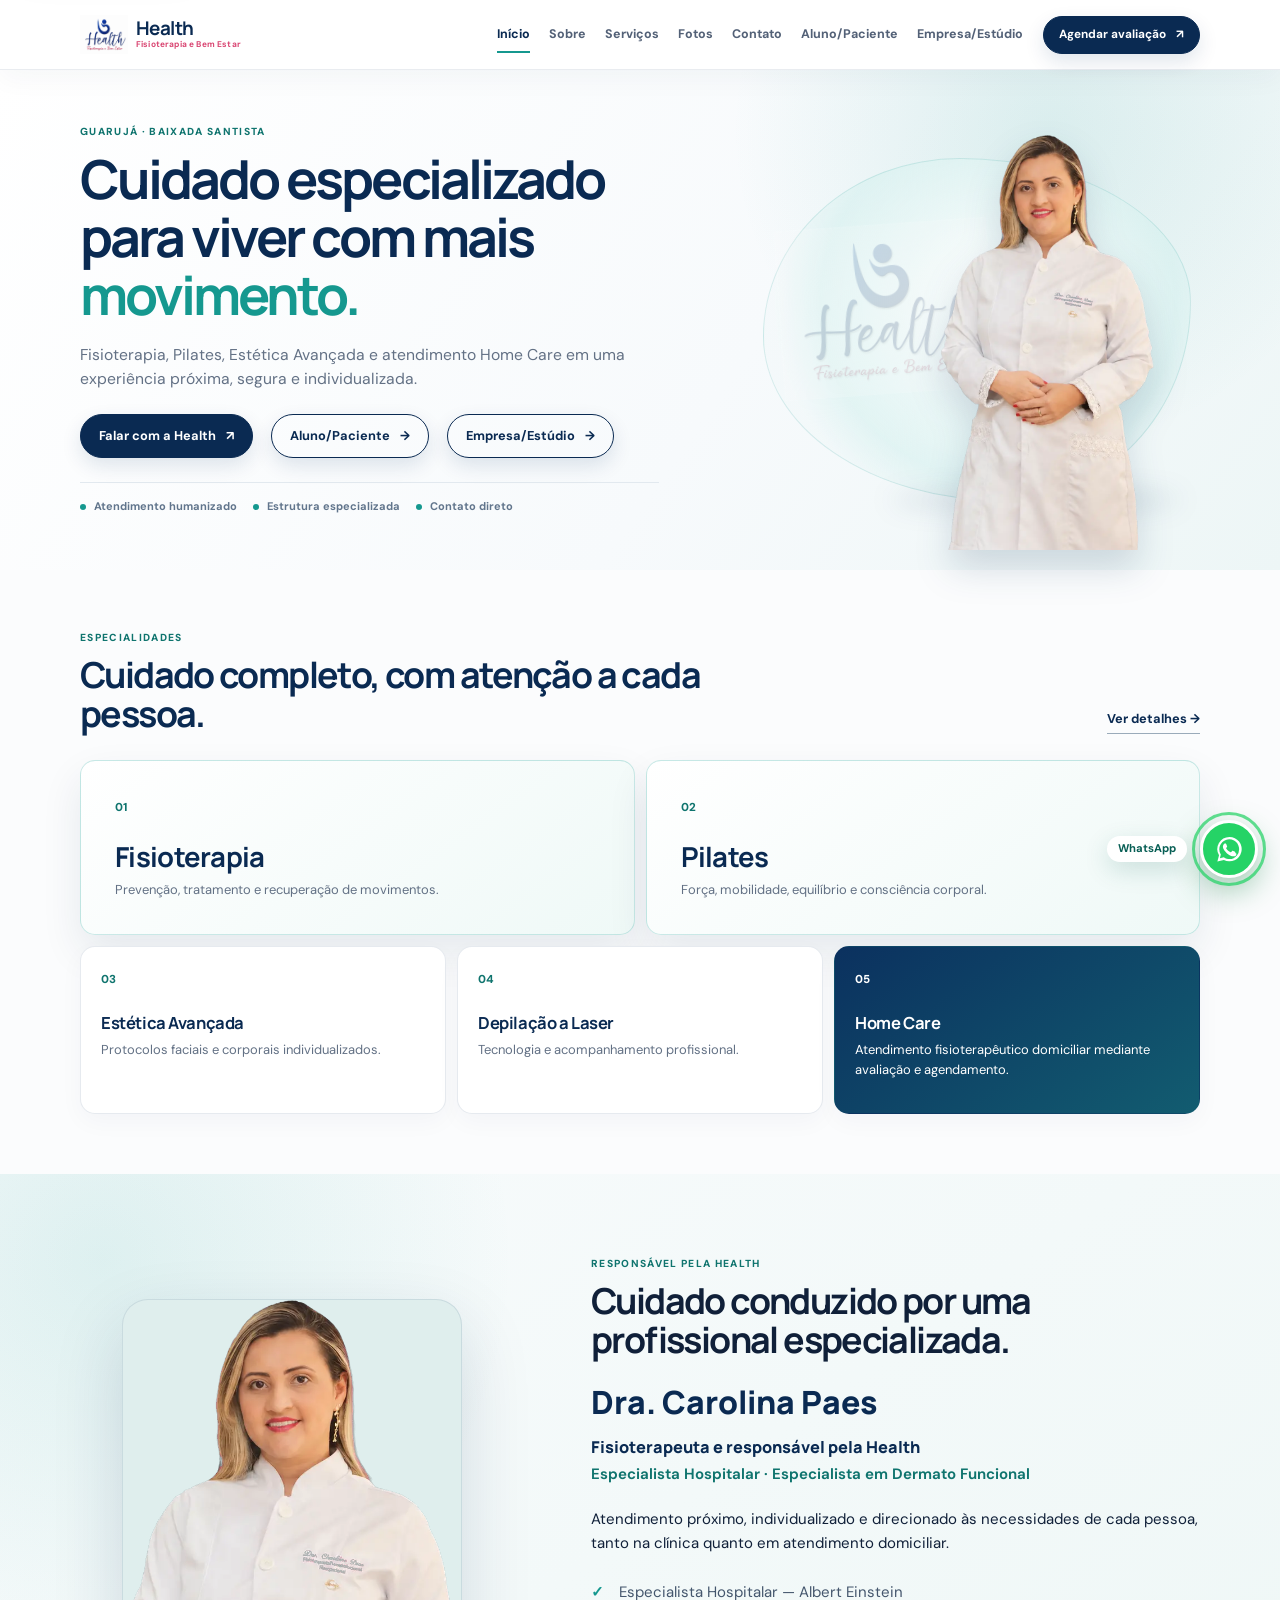
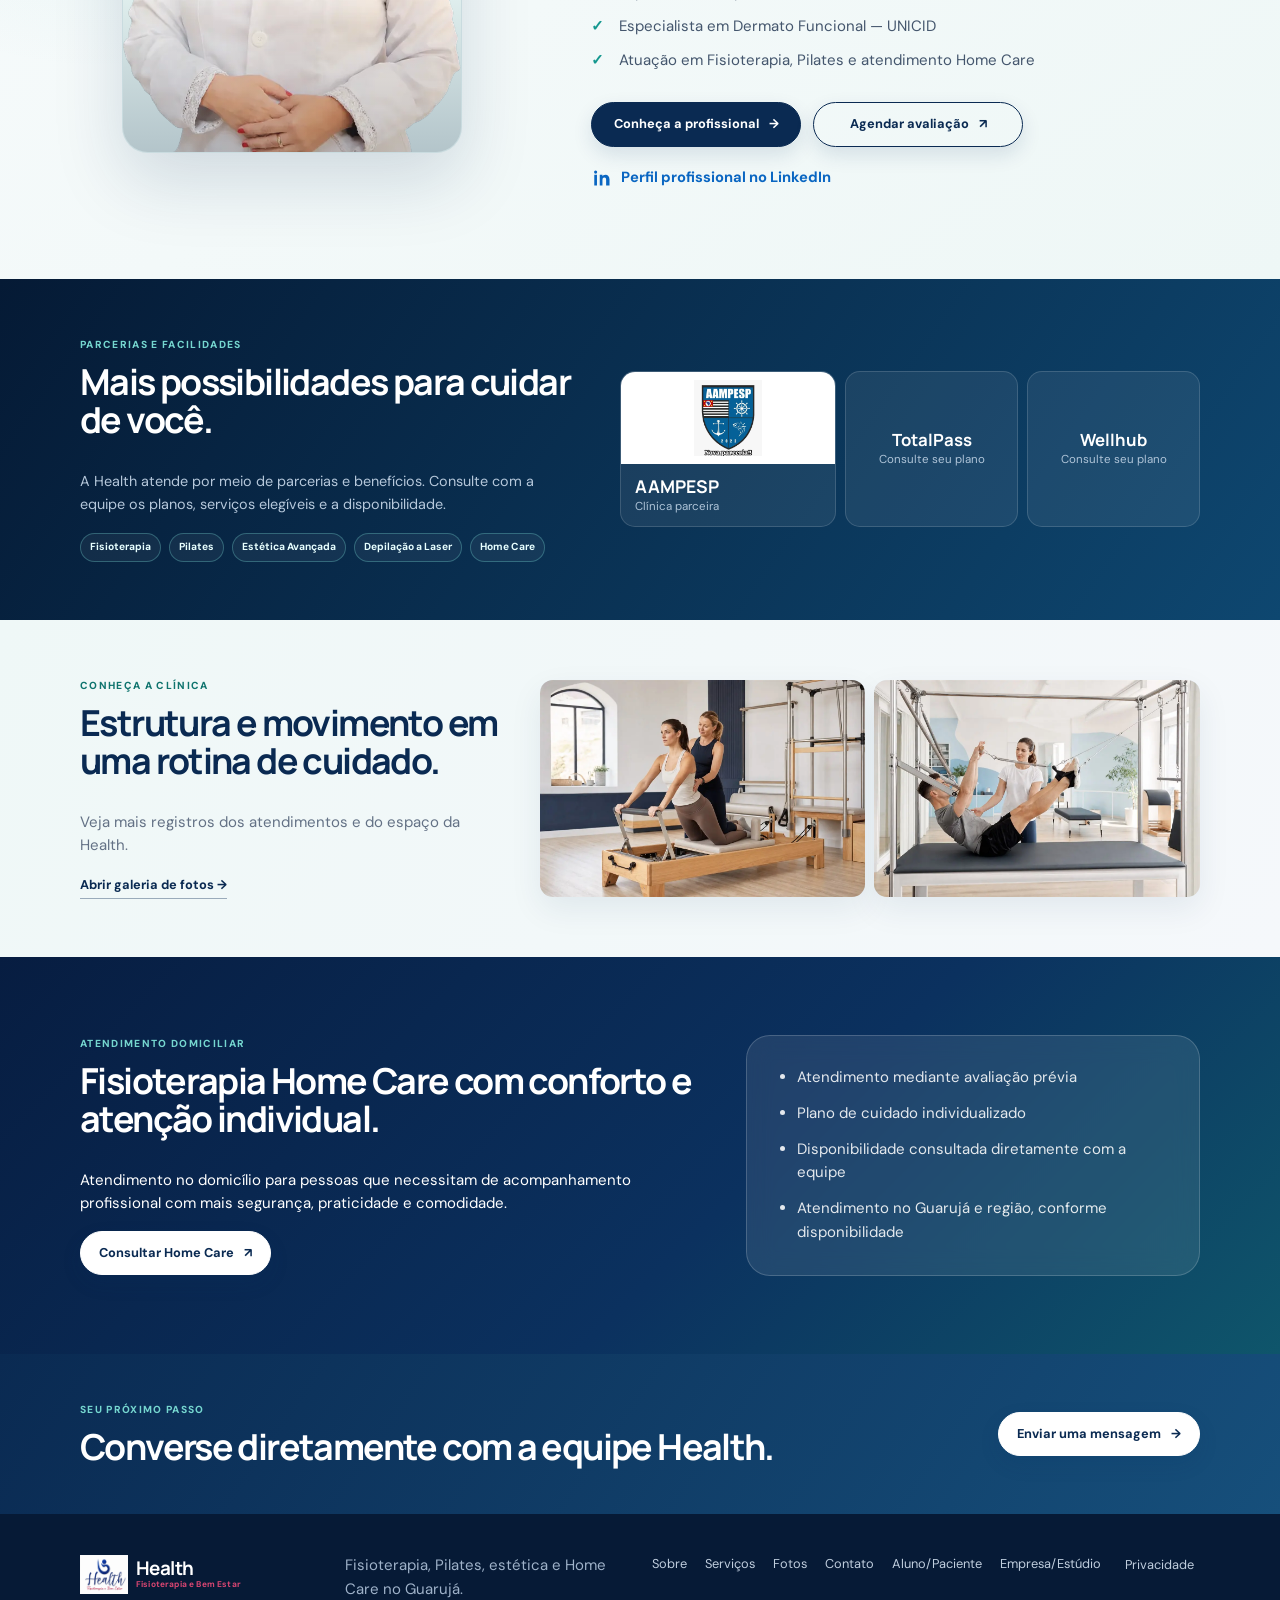
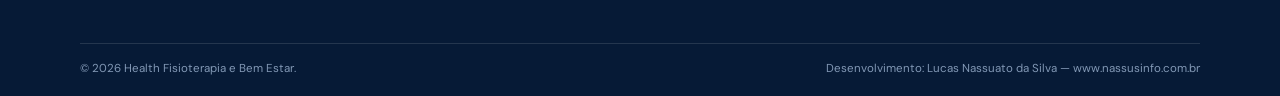
==== commit b32194d5: "Atualiza UI e UX da página inicial" ====
--- a/index.html
+++ b/index.html
@@ -28,7 +28,8 @@
     <link rel="stylesheet" href="assets/site-final.css?v=20260803-dois-acessos" />
     <link rel="stylesheet" href="assets/site-mobile.css?v=20260803-mobile-v2" media="(max-width: 767px)" />
     <link rel="stylesheet" href="assets/site-content.css?v=20260803-profissional-v1" />
-    <script defer src="assets/site-final.js?v=20260803-mobile-v2"></script>
+    <link rel="stylesheet" href="assets/ui-ux-refinements.css?v=20260803-uiux-v1" />
+    <script defer src="assets/site-final.js?v=20260803-uiux-v1"></script>
     <script type="application/ld+json">
       {
         "@context": "https://schema.org",
@@ -52,9 +53,13 @@
         "employee": {
           "@type": "Person",
           "name": "Carolina Paes",
-          "jobTitle": "Fisioterapeuta",
+          "jobTitle": "Fisioterapeuta especialista hospitalar e em Dermato Funcional",
           "image": "https://fisiobemestar.vercel.app/assets/health/carolina-paes-profissional.jpg",
-          "knowsAbout": ["Fisioterapia hospitalar", "Fisioterapia dermatofuncional", "Pilates", "Atendimento Home Care"]
+          "knowsAbout": ["Fisioterapia hospitalar", "Fisioterapia dermatofuncional", "Pilates", "Atendimento Home Care"],
+          "sameAs": [
+            "https://www.instagram.com/health_fisio/",
+            "https://www.linkedin.com/in/carolina-paes-0108511b8/"
+          ]
         },
         "availableService": [
           {"@type": "Service", "name": "Fisioterapia"},
@@ -150,7 +155,10 @@
             <p class="eyebrow">Responsável pela Health</p>
             <h2 id="profissional-title">Cuidado conduzido por uma profissional especializada.</h2>
             <p class="professional-name">Dra. Carolina Paes</p>
-            <p class="professional-role">Fisioterapeuta · Responsável pela Health Fisioterapia e Studio de Pilates</p>
+            <p class="professional-role">
+              <span class="professional-role-main">Fisioterapeuta e responsável pela Health</span>
+              <span class="professional-role-specialties">Especialista Hospitalar · Especialista em Dermato Funcional</span>
+            </p>
             <p>Atendimento próximo, individualizado e direcionado às necessidades de cada pessoa, tanto na clínica quanto em atendimento domiciliar.</p>
             <ul class="credential-list">
               <li>Especialista Hospitalar — Albert Einstein</li>
@@ -160,6 +168,10 @@
             <div class="professional-actions">
               <a class="button" href="/sobre">Conheça a profissional <span>→</span></a>
               <a class="button button-outline" href="https://wa.me/5513996083907?text=Ol%C3%A1%21%20Gostaria%20de%20agendar%20uma%20avalia%C3%A7%C3%A3o%20com%20a%20Dra.%20Carolina." target="_blank" rel="noopener" data-whatsapp="profissional">Agendar avaliação <span>↗</span></a>
+              <a class="button button-outline professional-linkedin" href="https://www.linkedin.com/in/carolina-paes-0108511b8/" target="_blank" rel="noopener noreferrer" aria-label="Ver perfil profissional da Dra. Carolina Paes no LinkedIn">
+                <svg width="18" height="18" viewBox="0 0 24 24" aria-hidden="true" fill="currentColor"><path d="M5.3 7.8H1.7V22h3.6V7.8ZM3.5 2A2.1 2.1 0 1 0 3.5 6.2 2.1 2.1 0 0 0 3.5 2ZM22 13.9c0-4.3-2.3-6.3-5.3-6.3-2.4 0-3.5 1.3-4.1 2.2v-2H9V22h3.6v-7c0-1.8.3-3.6 2.6-3.6 2.2 0 2.3 2.1 2.3 3.7V22H22v-8.1Z" /></svg>
+                Perfil profissional no LinkedIn
+              </a>
             </div>
           </div>
         </div>
@@ -249,4 +261,4 @@
       <p>Para dúvidas sobre privacidade, fale com a Health pelo WhatsApp ou pelo e-mail healthfisioterapiaebemestar@gmail.com.</p>
     </dialog>
   </body>
-</html>
+</html>
--- a/assets/ui-ux-refinements.css
+++ b/assets/ui-ux-refinements.css
@@ -0,0 +1,154 @@
+/* Refinamentos finais de UI e UX — preserva a identidade visual existente. */
+
+/* Hierarquia dos serviços: Fisioterapia e Pilates como serviços principais. */
+.service-grid.service-grid-five article:nth-child(1),
+.service-grid.service-grid-five article:nth-child(2) {
+  grid-column: span 3;
+  padding: clamp(26px, 3vw, 34px);
+  border-color: rgba(36, 163, 155, 0.24);
+  background: linear-gradient(145deg, #ffffff 0%, #eff9f7 100%);
+  box-shadow: 0 18px 42px rgba(8, 42, 82, 0.09);
+}
+
+.service-grid.service-grid-five article:nth-child(1) h3,
+.service-grid.service-grid-five article:nth-child(2) h3 {
+  font-size: clamp(1.35rem, 2.2vw, 1.72rem);
+}
+
+.service-grid.service-grid-five article:nth-child(3),
+.service-grid.service-grid-five article:nth-child(4),
+.service-grid.service-grid-five article:nth-child(5) {
+  grid-column: span 2;
+}
+
+.service-grid.service-grid-five article {
+  transition: transform 0.2s ease, box-shadow 0.2s ease, border-color 0.2s ease;
+}
+
+@media (hover: hover) {
+  .service-grid.service-grid-five article:hover {
+    transform: translateY(-4px);
+    border-color: rgba(36, 163, 155, 0.34);
+    box-shadow: 0 22px 48px rgba(8, 42, 82, 0.12);
+  }
+}
+
+/* Foto profissional compacta e estável na página inicial. */
+.professional-home .professional-photo {
+  width: min(100%, 340px);
+  min-height: 0;
+  aspect-ratio: 3 / 4;
+  margin-inline: auto;
+  border-radius: 26px;
+}
+
+.professional-home .professional-photo img {
+  width: 100%;
+  height: 100%;
+  min-height: 0;
+  aspect-ratio: 3 / 4;
+  object-fit: cover;
+  object-position: center top;
+}
+
+/* Cargo e especialidades em duas linhas para leitura mais clara. */
+.professional-role {
+  display: grid;
+  gap: 5px;
+  max-width: 720px;
+  line-height: 1.45;
+}
+
+.professional-role-main {
+  color: var(--navy);
+  font-family: "Manrope", sans-serif;
+  font-size: 1.02rem;
+  font-weight: 800;
+}
+
+.professional-role-specialties {
+  color: var(--therapy-dark);
+  font-size: 0.94rem;
+  font-weight: 650;
+}
+
+/* LinkedIn vira uma ação secundária e não disputa com os CTAs principais. */
+.professional-actions .professional-linkedin {
+  flex-basis: 100%;
+  width: max-content;
+  min-width: 0;
+  min-height: 38px;
+  justify-content: flex-start;
+  padding: 7px 2px;
+  border: 0;
+  border-radius: 8px;
+  background: transparent;
+  box-shadow: none;
+  color: #0a66c2;
+  font-size: 0.92rem;
+  font-weight: 700;
+}
+
+.professional-actions .professional-linkedin:hover {
+  border: 0;
+  background: transparent;
+  box-shadow: none;
+  color: #084f96;
+  text-decoration: underline;
+  transform: none;
+}
+
+.professional-actions .professional-linkedin:focus-visible {
+  outline: 3px solid rgba(10, 102, 194, 0.24);
+  outline-offset: 3px;
+}
+
+.professional-actions .professional-linkedin svg {
+  flex: 0 0 auto;
+}
+
+@media (max-width: 980px) {
+  .professional-home .professional-photo {
+    width: min(100%, 290px);
+  }
+}
+
+@media (max-width: 767px) {
+  .service-grid.service-grid-five article:nth-child(1),
+  .service-grid.service-grid-five article:nth-child(2),
+  .service-grid.service-grid-five article:nth-child(3),
+  .service-grid.service-grid-five article:nth-child(4),
+  .service-grid.service-grid-five article:nth-child(5) {
+    grid-column: auto !important;
+  }
+
+  .service-grid.service-grid-five article:nth-child(1),
+  .service-grid.service-grid-five article:nth-child(2) {
+    padding: 25px 22px;
+  }
+
+  .professional-home .professional-photo {
+    width: min(100%, 240px);
+    border-radius: 20px;
+  }
+
+  .professional-role {
+    gap: 4px;
+    margin-bottom: 20px;
+  }
+
+  .professional-role-main {
+    font-size: 0.98rem;
+  }
+
+  .professional-role-specialties {
+    font-size: 0.88rem;
+  }
+
+  .professional-actions .professional-linkedin {
+    width: auto !important;
+    min-width: 0 !important;
+    justify-self: start;
+    padding: 8px 1px;
+  }
+}
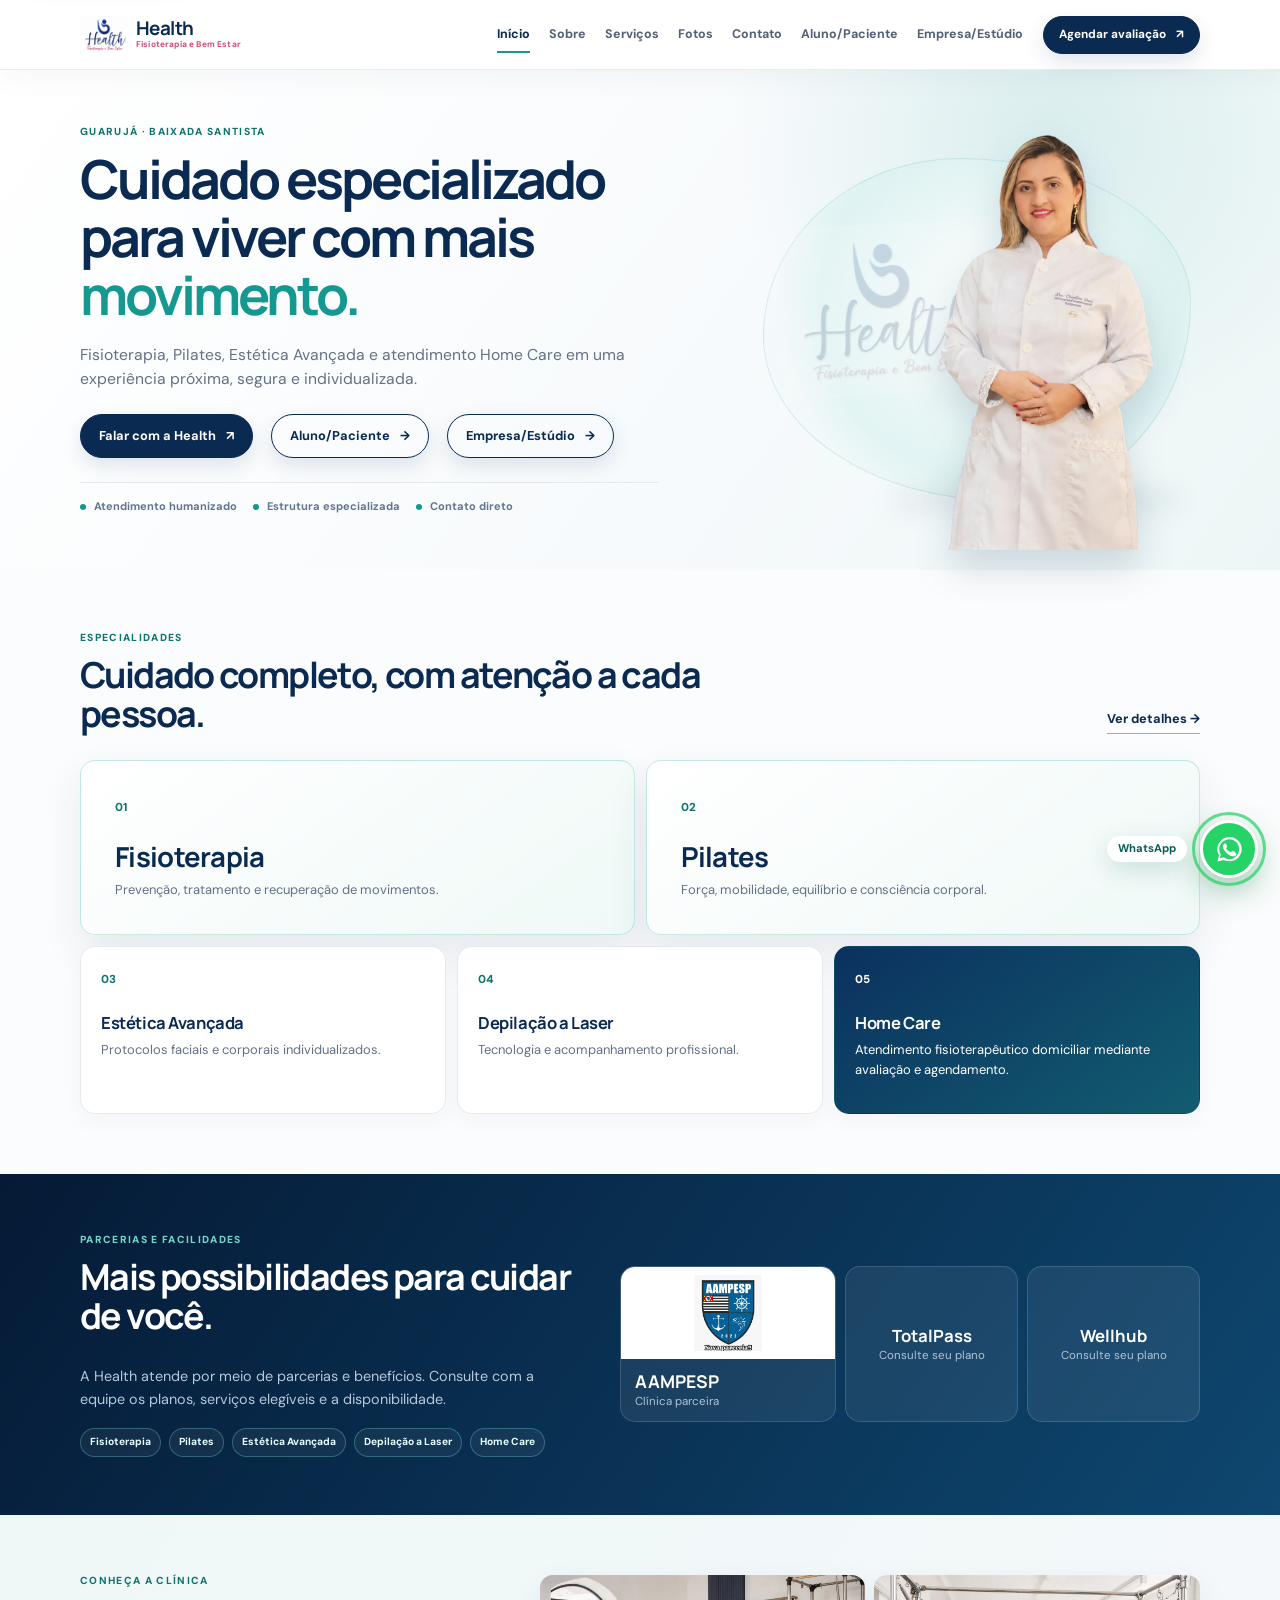
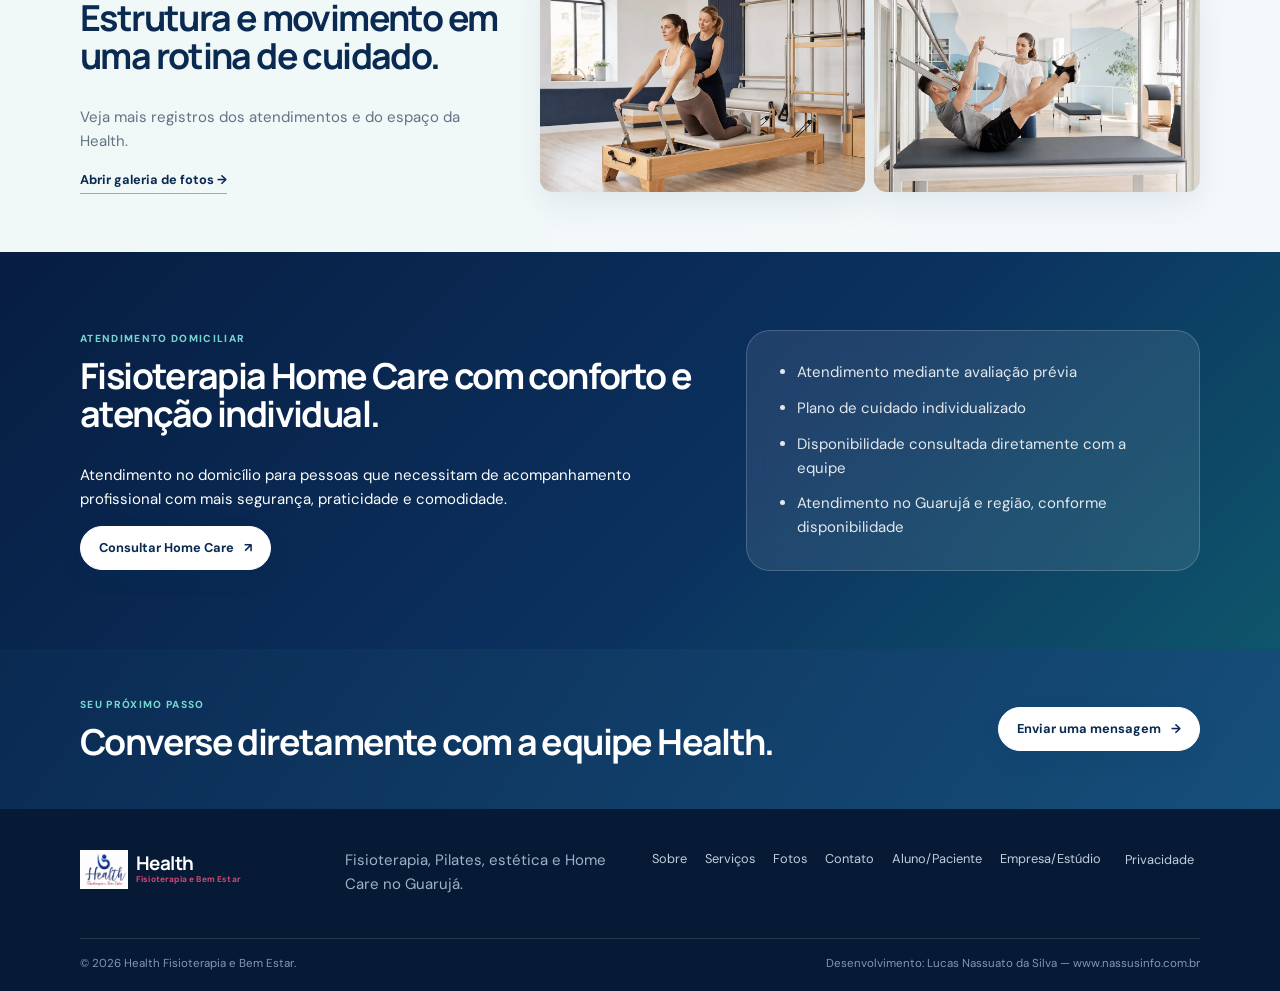
==== commit 1569a299: "Mantém apresentação da Carolina somente na página Sobre" ====
--- a/index.html
+++ b/index.html
@@ -146,37 +146,6 @@
         </div>
       </section>
 
-      <section class="professional-home" aria-labelledby="profissional-title">
-        <div class="container professional-grid">
-          <figure class="professional-photo">
-            <img src="assets/health/carolina-paes-profissional.jpg" width="360" height="480" alt="Dra. Carolina Paes, fisioterapeuta responsável pela Health" loading="lazy" decoding="async" />
-          </figure>
-          <div class="professional-copy">
-            <p class="eyebrow">Responsável pela Health</p>
-            <h2 id="profissional-title">Cuidado conduzido por uma profissional especializada.</h2>
-            <p class="professional-name">Dra. Carolina Paes</p>
-            <p class="professional-role">
-              <span class="professional-role-main">Fisioterapeuta e responsável pela Health</span>
-              <span class="professional-role-specialties">Especialista Hospitalar · Especialista em Dermato Funcional</span>
-            </p>
-            <p>Atendimento próximo, individualizado e direcionado às necessidades de cada pessoa, tanto na clínica quanto em atendimento domiciliar.</p>
-            <ul class="credential-list">
-              <li>Especialista Hospitalar — Albert Einstein</li>
-              <li>Especialista em Dermato Funcional — UNICID</li>
-              <li>Atuação em Fisioterapia, Pilates e atendimento Home Care</li>
-            </ul>
-            <div class="professional-actions">
-              <a class="button" href="/sobre">Conheça a profissional <span>→</span></a>
-              <a class="button button-outline" href="https://wa.me/5513996083907?text=Ol%C3%A1%21%20Gostaria%20de%20agendar%20uma%20avalia%C3%A7%C3%A3o%20com%20a%20Dra.%20Carolina." target="_blank" rel="noopener" data-whatsapp="profissional">Agendar avaliação <span>↗</span></a>
-              <a class="button button-outline professional-linkedin" href="https://www.linkedin.com/in/carolina-paes-0108511b8/" target="_blank" rel="noopener noreferrer" aria-label="Ver perfil profissional da Dra. Carolina Paes no LinkedIn">
-                <svg width="18" height="18" viewBox="0 0 24 24" aria-hidden="true" fill="currentColor"><path d="M5.3 7.8H1.7V22h3.6V7.8ZM3.5 2A2.1 2.1 0 1 0 3.5 6.2 2.1 2.1 0 0 0 3.5 2ZM22 13.9c0-4.3-2.3-6.3-5.3-6.3-2.4 0-3.5 1.3-4.1 2.2v-2H9V22h3.6v-7c0-1.8.3-3.6 2.6-3.6 2.2 0 2.3 2.1 2.3 3.7V22H22v-8.1Z" /></svg>
-                Perfil profissional no LinkedIn
-              </a>
-            </div>
-          </div>
-        </div>
-      </section>
-
       <section class="partners" aria-labelledby="partners-title">
         <div class="container partners-grid">
           <div class="partners-copy">
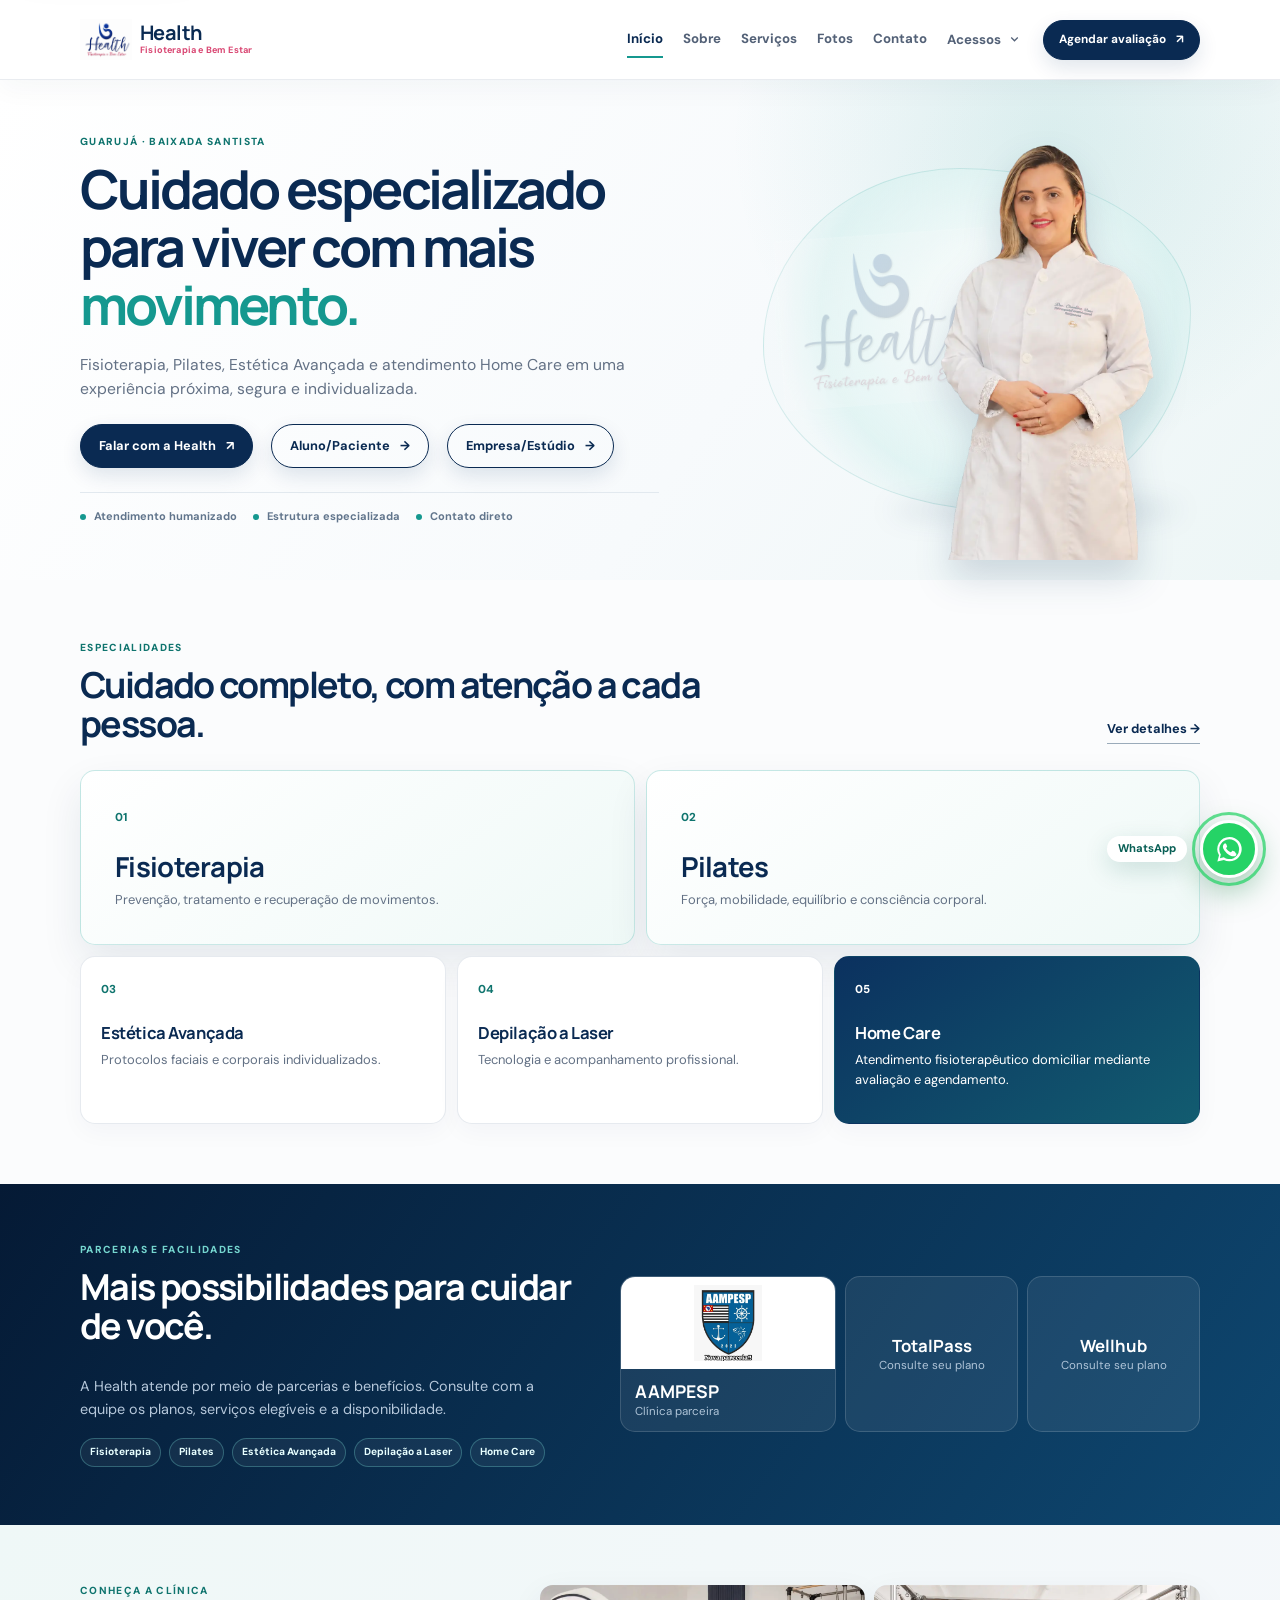
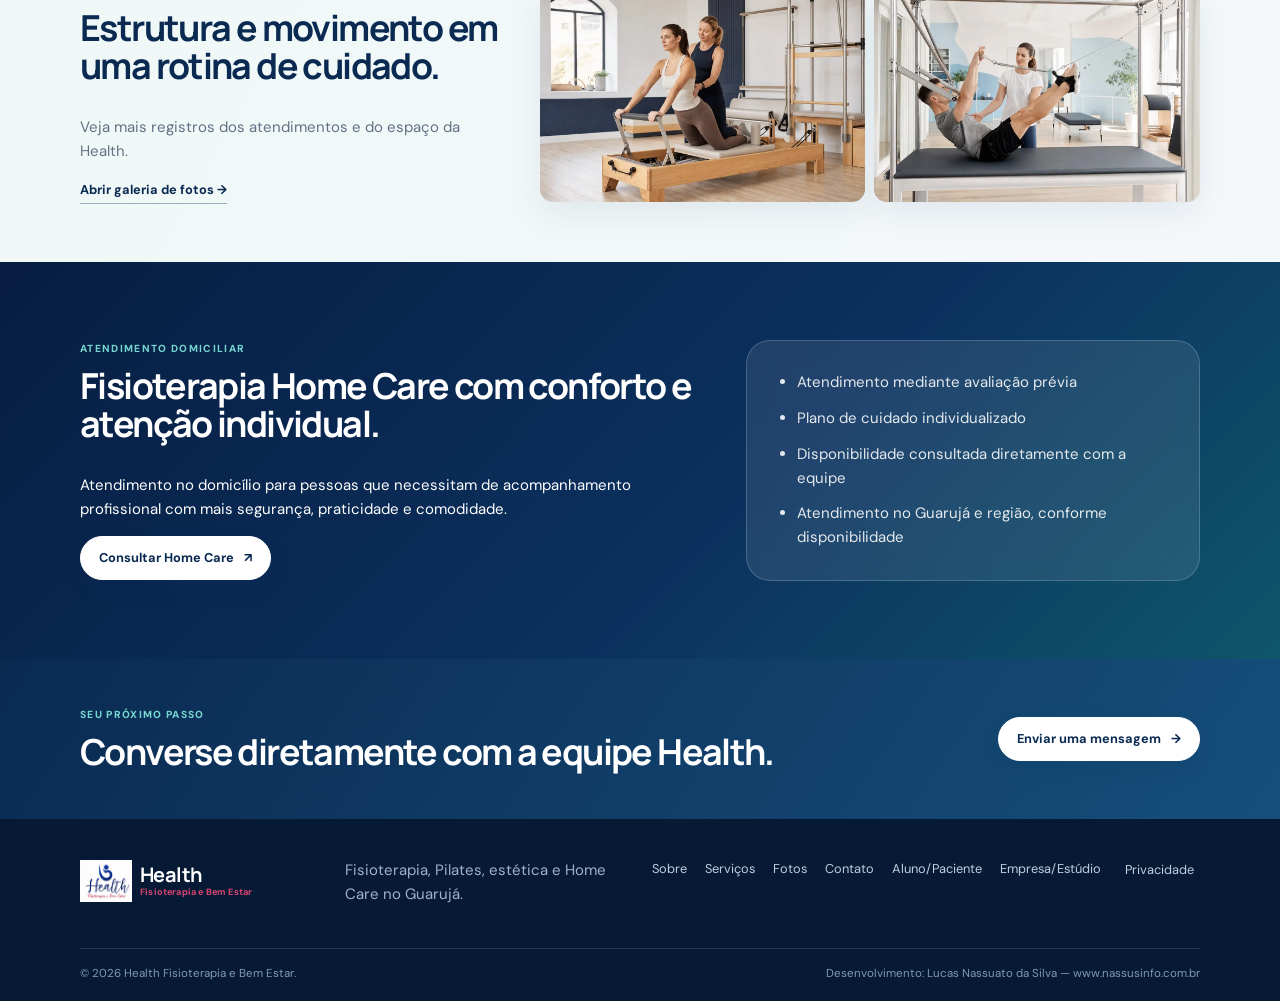
==== commit fd1704c1: "Força carregamento do novo menu na página inicial" ====
--- a/index.html
+++ b/index.html
@@ -29,7 +29,8 @@
     <link rel="stylesheet" href="assets/site-mobile.css?v=20260803-mobile-v2" media="(max-width: 767px)" />
     <link rel="stylesheet" href="assets/site-content.css?v=20260803-profissional-v1" />
     <link rel="stylesheet" href="assets/ui-ux-refinements.css?v=20260803-uiux-v1" />
-    <script defer src="assets/site-final.js?v=20260803-uiux-v1"></script>
+    <link rel="stylesheet" href="assets/header-clean.css?v=20260803-header-v2" />
+    <script defer src="assets/site-final.js?v=20260803-header-v2"></script>
     <script type="application/ld+json">
       {
         "@context": "https://schema.org",
--- a/assets/header-clean.css
+++ b/assets/header-clean.css
@@ -0,0 +1,246 @@
+/* Cabeçalho compacto e menu de acessos agrupado. */
+
+.nav-accesses {
+  position: relative;
+  display: flex;
+  align-items: center;
+}
+
+.nav-accesses-toggle {
+  min-height: 44px;
+  display: inline-flex;
+  align-items: center;
+  gap: 7px;
+  padding: 0;
+  border: 0;
+  background: transparent;
+  color: #536177;
+  font: 700 0.86rem "DM Sans", sans-serif;
+  cursor: pointer;
+  position: relative;
+}
+
+.nav-accesses-toggle:hover,
+.nav-accesses-toggle[aria-expanded="true"] {
+  color: var(--navy);
+}
+
+.nav-accesses-toggle::before {
+  content: "";
+  position: absolute;
+  left: 0;
+  right: 0;
+  bottom: 5px;
+  height: 2px;
+  background: var(--therapy);
+  opacity: 0;
+  transform: scaleX(0.5);
+  transition: 0.18s ease;
+}
+
+.nav-accesses-toggle:hover::before,
+.nav-accesses-toggle[aria-expanded="true"]::before {
+  opacity: 1;
+  transform: scaleX(1);
+}
+
+.nav-accesses-toggle svg {
+  width: 13px;
+  height: 13px;
+  transition: transform 0.18s ease;
+}
+
+.nav-accesses.open .nav-accesses-toggle svg {
+  transform: rotate(180deg);
+}
+
+.nav-accesses-menu {
+  width: 230px;
+  position: absolute;
+  top: calc(100% + 8px);
+  right: -14px;
+  z-index: 70;
+  display: grid;
+  gap: 4px;
+  padding: 9px;
+  border: 1px solid rgba(11, 49, 95, 0.1);
+  border-radius: 16px;
+  background: rgba(255, 255, 255, 0.99);
+  box-shadow: 0 20px 55px rgba(6, 29, 62, 0.17);
+  opacity: 0;
+  visibility: hidden;
+  transform: translateY(-7px);
+  transition: opacity 0.18s ease, transform 0.18s ease, visibility 0.18s;
+}
+
+.nav-accesses.open .nav-accesses-menu {
+  opacity: 1;
+  visibility: visible;
+  transform: translateY(0);
+}
+
+.site-header .nav-accesses-menu a {
+  min-height: 46px;
+  display: grid;
+  align-content: center;
+  gap: 1px;
+  padding: 8px 12px;
+  border-radius: 11px;
+  color: #405169;
+  font-size: 0.86rem;
+  line-height: 1.2;
+}
+
+.site-header .nav-accesses-menu a::after {
+  display: none !important;
+}
+
+.site-header .nav-accesses-menu a:hover,
+.site-header .nav-accesses-menu a:focus-visible {
+  background: var(--therapy-pale);
+  color: var(--navy);
+}
+
+.nav-accesses-menu small {
+  color: #75869a;
+  font-size: 0.66rem;
+  font-weight: 600;
+}
+
+@media (min-width: 768px) {
+  html {
+    scroll-padding-top: 80px;
+  }
+
+  .site-header {
+    height: 80px;
+  }
+
+  .header-inner {
+    gap: 22px;
+  }
+
+  .brand > img {
+    width: 52px;
+    height: 43px;
+  }
+
+  .brand b {
+    font-size: 1.25rem;
+  }
+
+  .brand small {
+    font-size: 0.57rem;
+  }
+
+  .site-header nav {
+    gap: 20px;
+  }
+
+  .site-header nav > a,
+  .nav-accesses-toggle {
+    font-size: 0.83rem;
+  }
+
+  .header-cta {
+    min-height: 40px;
+    padding: 9px 15px;
+  }
+}
+
+@media (min-width: 1440px) {
+  html {
+    scroll-padding-top: 82px;
+  }
+
+  .site-header {
+    height: 82px;
+  }
+
+  .header-inner {
+    gap: 26px;
+  }
+
+  .brand > img {
+    width: 56px;
+    height: 46px;
+  }
+
+  .brand b {
+    font-size: 1.32rem;
+  }
+
+  .brand small {
+    font-size: 0.6rem;
+  }
+
+  .site-header nav {
+    gap: 22px;
+  }
+
+  .site-header nav > a,
+  .nav-accesses-toggle {
+    font-size: 0.86rem;
+  }
+
+  .header-cta {
+    min-height: 42px;
+    padding-inline: 17px;
+  }
+}
+
+@media (max-width: 767px) {
+  .nav-accesses {
+    width: 100%;
+    display: block;
+  }
+
+  .nav-accesses-toggle {
+    width: 100%;
+    min-height: 48px;
+    justify-content: space-between;
+    padding: 0 14px;
+    border-radius: 12px;
+    color: #41526a;
+    font-size: 0.9rem;
+    text-align: left;
+  }
+
+  .nav-accesses-toggle::before {
+    display: none;
+  }
+
+  .nav-accesses-toggle:hover,
+  .nav-accesses-toggle[aria-expanded="true"] {
+    background: var(--therapy-pale);
+    color: var(--navy);
+  }
+
+  .nav-accesses-menu {
+    width: 100%;
+    position: static;
+    display: none;
+    gap: 4px;
+    margin: 4px 0 2px;
+    padding: 4px 0 4px 9px;
+    border: 0;
+    border-radius: 0;
+    background: transparent;
+    box-shadow: none;
+    opacity: 1;
+    visibility: visible;
+    transform: none;
+  }
+
+  .nav-accesses.open .nav-accesses-menu {
+    display: grid;
+  }
+
+  .site-header .nav-accesses-menu a {
+    min-height: 46px;
+    padding: 8px 14px 8px 18px !important;
+    border-left: 2px solid rgba(36, 163, 155, 0.35);
+    border-radius: 10px;
+    background: #f7fafc;
+  }
+}
